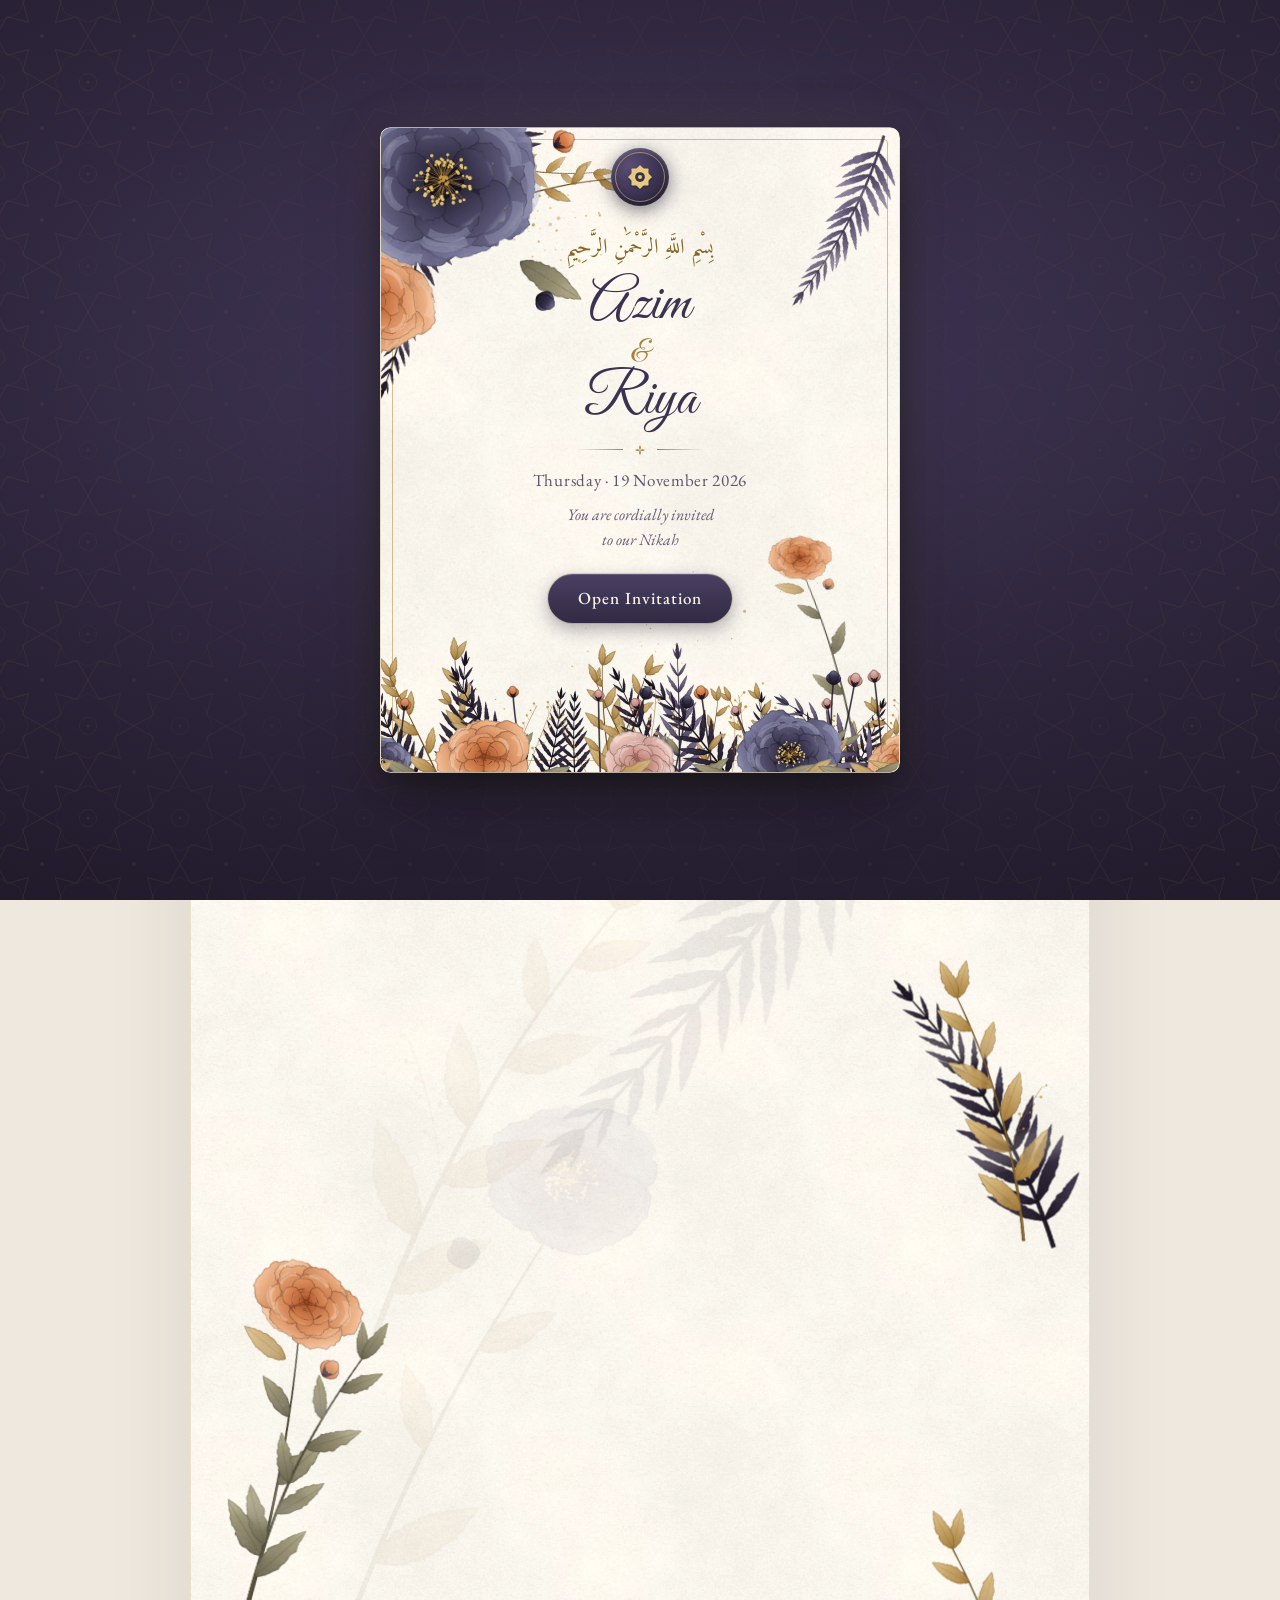
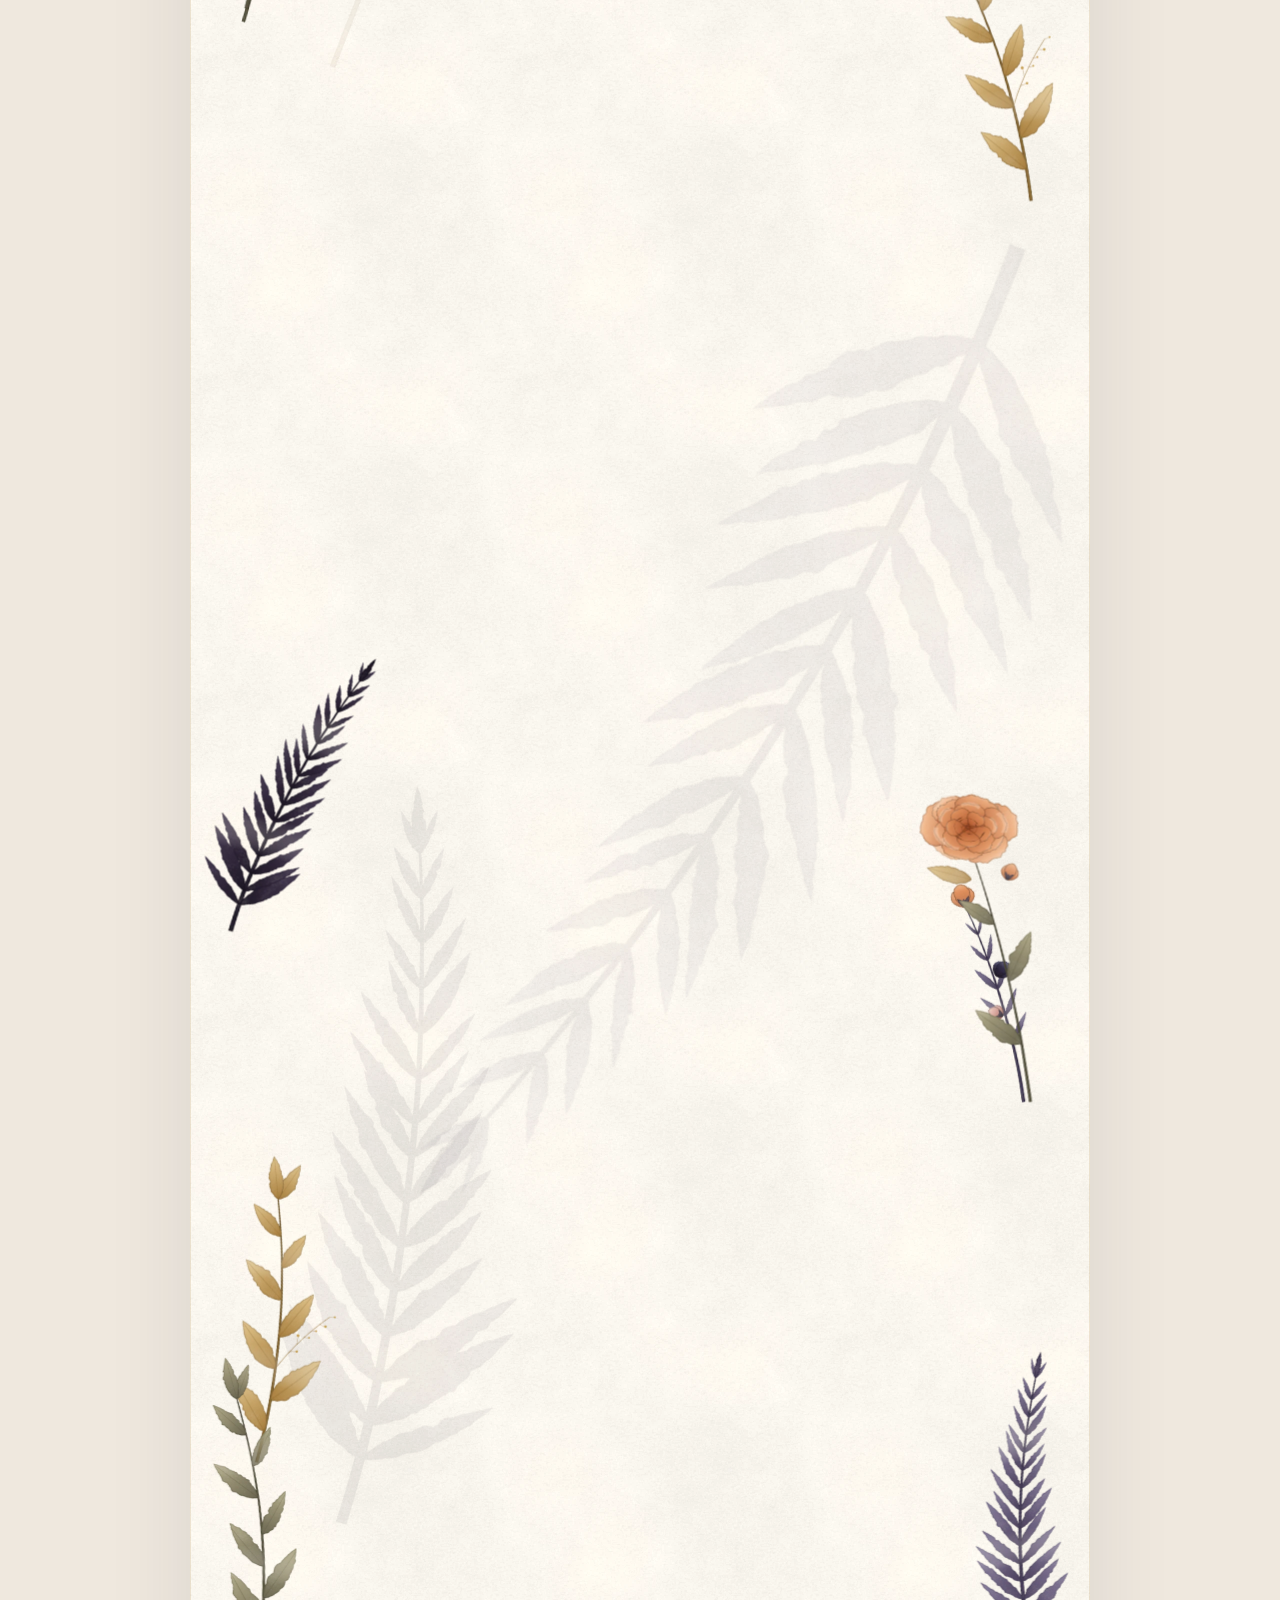
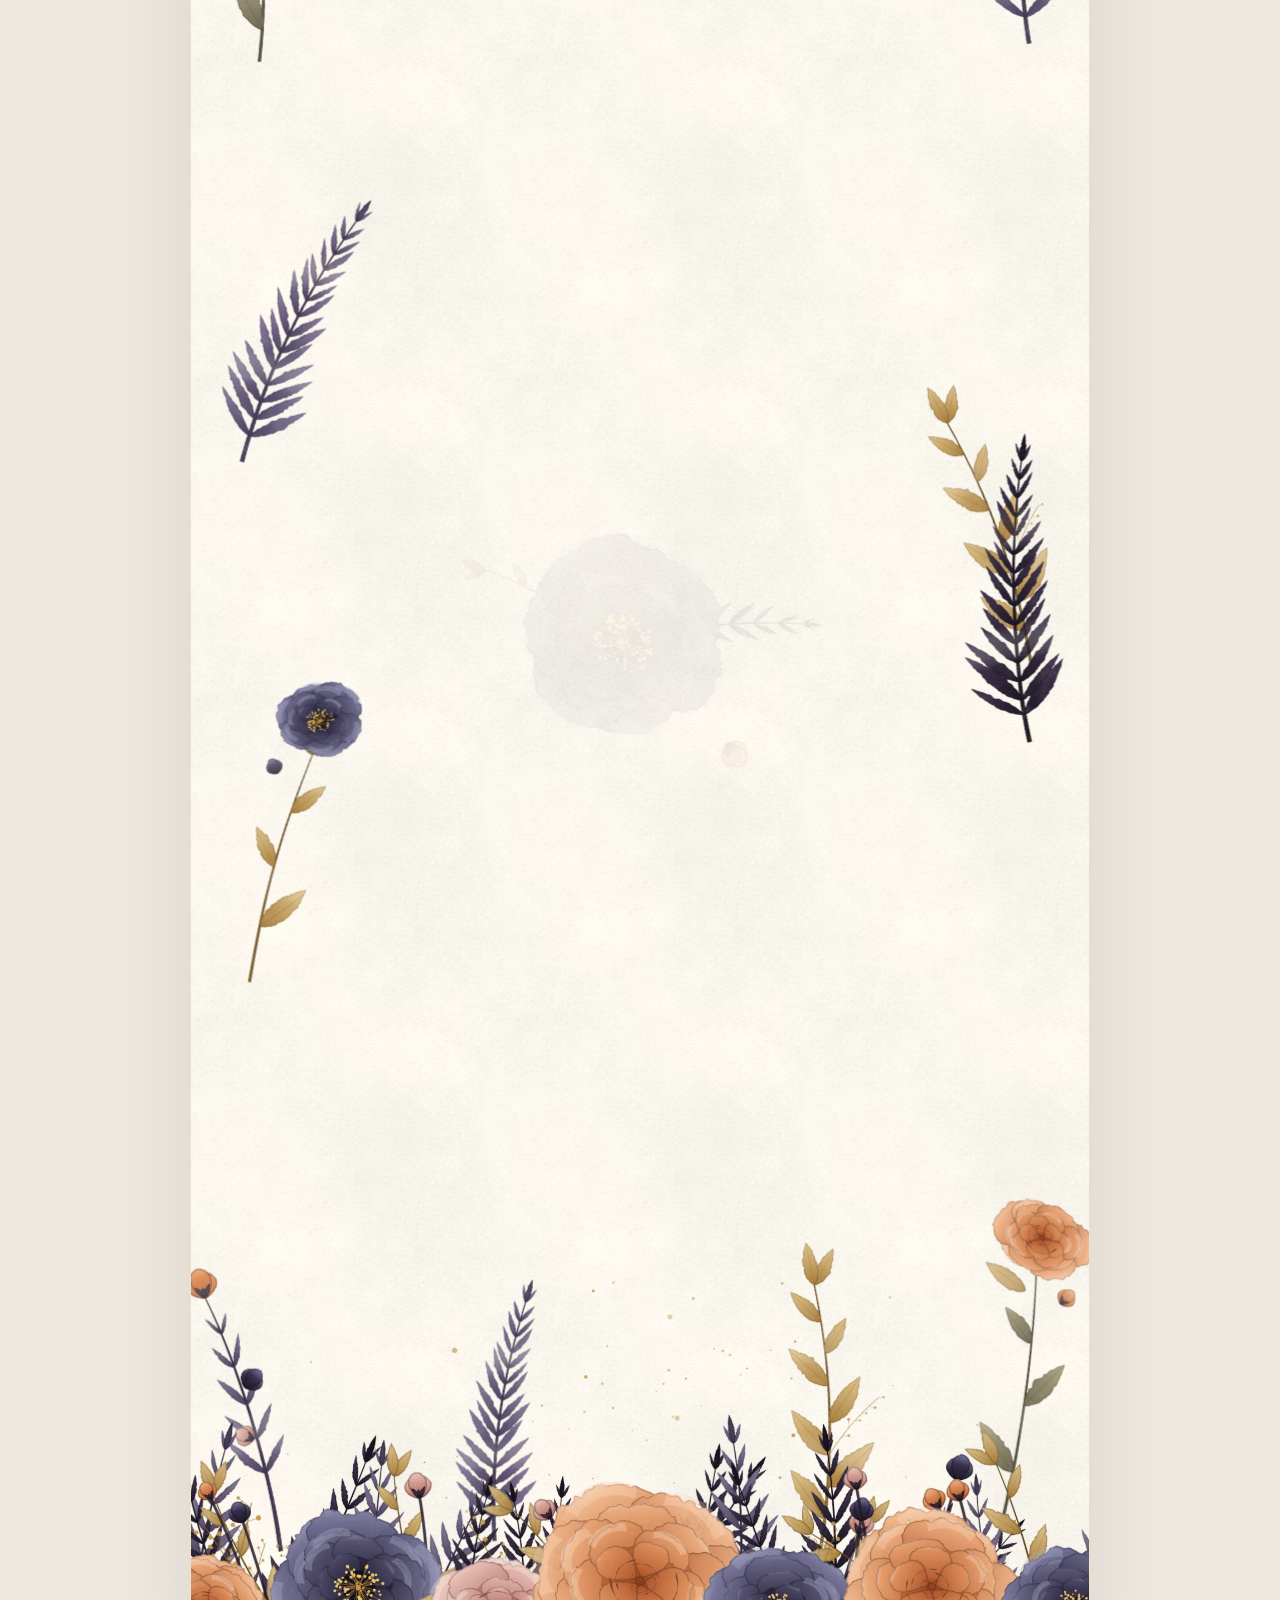
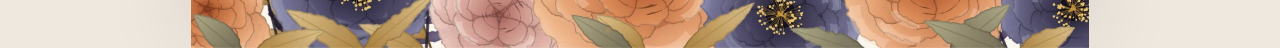
==== website/index.html @ e427d2e5 "Add Azim & Riya Nikah invitation website Single-page animated invitation for 19 November 2026, Valla" ====
<!doctype html>
<html lang="en" class="no-js">
<head>
  <meta charset="utf-8">
  <meta name="viewport" content="width=device-width, initial-scale=1, viewport-fit=cover">
  <title>Azim &amp; Riya · Nikah · 19 November 2026</title>
  <meta name="description" content="With the blessings of Allah, you are cordially invited to the Nikah of Azim &amp; Riya on Thursday, 19 November 2026 at Vallakkadavu, Thiruvananthapuram.">
  <meta name="theme-color" content="#2a2338">

  <!-- Link previews (WhatsApp, Facebook…): crawlers need absolute URLs. -->
  <meta property="og:type" content="website">
  <meta property="og:url" content="https://azim-and-riya.vercel.app/">
  <meta property="og:title" content="Azim &amp; Riya · Nikah Invitation">
  <meta property="og:description" content="Thursday, 19 November 2026 · Vallakkadavu, Thiruvananthapuram">
  <meta property="og:image" content="https://azim-and-riya.vercel.app/assets/og-image.jpg">
  <meta property="og:image:width" content="1200">
  <meta property="og:image:height" content="630">
  <meta name="twitter:card" content="summary_large_image">

  <link rel="icon" href="assets/favicon.svg" type="image/svg+xml">
  <link rel="preconnect" href="https://fonts.googleapis.com">
  <link rel="preconnect" href="https://fonts.gstatic.com" crossorigin>
  <link rel="stylesheet" href="https://fonts.googleapis.com/css2?family=Amiri:wght@400;700&family=EB+Garamond:ital,wght@0,400;0,500;0,600;1,400&family=Great+Vibes&family=Viaoda+Libre&display=swap">
  <link rel="preload" as="image" href="assets/flowers/cluster-a.webp">
  <link rel="preload" as="image" href="assets/flowers/bed-intro.webp">
  <link rel="stylesheet" href="css/style.css">
</head>
<body>

<!-- Icon sprite ------------------------------------------------------------ -->
<svg width="0" height="0" style="position:absolute" aria-hidden="true">
  <symbol id="i-star8" viewBox="0 0 24 24">
    <g fill="none" stroke="currentColor" stroke-width="1.2" stroke-linejoin="round">
      <rect x="5.6" y="5.6" width="12.8" height="12.8"/>
      <rect x="5.6" y="5.6" width="12.8" height="12.8" transform="rotate(45 12 12)"/>
      <circle cx="12" cy="12" r="2.4"/>
    </g>
  </symbol>
  <symbol id="i-rub" viewBox="0 0 24 24">
    <g fill="currentColor">
      <rect x="5.2" y="5.2" width="13.6" height="13.6" rx=".6"/>
      <rect x="5.2" y="5.2" width="13.6" height="13.6" rx=".6" transform="rotate(45 12 12)"/>
    </g>
    <circle cx="12" cy="12" r="3.9" fill="#3a3150"/>
    <circle cx="12" cy="12" r="1.6" fill="currentColor"/>
  </symbol>
  <symbol id="i-star8-solid" viewBox="0 0 24 24">
    <path fill="currentColor" d="M12 1 14.07 7.01 19.78 4.22 16.99 9.93 23 12 16.99 14.07 19.78 19.78 14.07 16.99 12 23 9.93 16.99 4.22 19.78 7.01 14.07 1 12 7.01 9.93 4.22 4.22 9.93 7.01Z"/>
  </symbol>
  <symbol id="i-flower6" viewBox="0 0 24 24">
    <g fill="currentColor">
      <ellipse cx="12" cy="5" rx="2.2" ry="4.5"/>
      <ellipse cx="12" cy="5" rx="2.2" ry="4.5" transform="rotate(60 12 12)"/>
      <ellipse cx="12" cy="5" rx="2.2" ry="4.5" transform="rotate(120 12 12)"/>
      <ellipse cx="12" cy="5" rx="2.2" ry="4.5" transform="rotate(180 12 12)"/>
      <ellipse cx="12" cy="5" rx="2.2" ry="4.5" transform="rotate(240 12 12)"/>
      <ellipse cx="12" cy="5" rx="2.2" ry="4.5" transform="rotate(300 12 12)"/>
    </g>
    <circle cx="12" cy="12" r="1.8" fill="currentColor" fill-opacity=".45"/>
  </symbol>
  <symbol id="i-petal" viewBox="0 0 24 24">
    <path fill="currentColor" d="M12 2c5 5 6.4 11.2 0 20C5.6 13.2 7 7 12 2Z"/>
  </symbol>
  <symbol id="i-heart" viewBox="0 0 24 24">
    <path fill="currentColor" d="M12 21.35 10.55 20.03C5.4 15.36 2 12.28 2 8.5 2 5.42 4.42 3 7.5 3c1.74 0 3.41.81 4.5 2.09C13.09 3.81 14.76 3 16.5 3 19.58 3 22 5.42 22 8.5c0 3.78-3.4 6.86-8.55 11.54L12 21.35Z"/>
  </symbol>
  <symbol id="i-fleur" viewBox="0 0 24 24">
    <g fill="currentColor">
      <path d="M12 3.5c2 2.8 2 5.6 0 8.4-2-2.8-2-5.6 0-8.4Z"/>
      <path d="M12 20.5c-2-2.8-2-5.6 0-8.4 2 2.8 2 5.6 0 8.4Z"/>
      <path d="M3.5 12c2.8-2 5.6-2 8.4 0-2.8 2-5.6 2-8.4 0Z"/>
      <path d="M20.5 12c-2.8 2-5.6 2-8.4 0 2.8-2 5.6-2 8.4 0Z"/>
    </g>
  </symbol>
  <symbol id="i-laurel" viewBox="0 0 64 36">
    <g fill="currentColor">
      <path d="M62 21.6c-15 .4-34-1.6-55-10.8l.5-1.1C28.4 18.8 47.2 20.6 62 20.4Z"/>
      <ellipse cx="52" cy="16.6" rx="6" ry="2.1" transform="rotate(-28 52 16.6)"/>
      <ellipse cx="51" cy="24.8" rx="6" ry="2.1" transform="rotate(22 51 24.8)"/>
      <ellipse cx="41.5" cy="14.6" rx="6" ry="2.1" transform="rotate(-36 41.5 14.6)"/>
      <ellipse cx="40" cy="22.9" rx="6" ry="2.1" transform="rotate(16 40 22.9)"/>
      <ellipse cx="31" cy="11.6" rx="5.8" ry="2" transform="rotate(-44 31 11.6)"/>
      <ellipse cx="28.6" cy="19.6" rx="5.8" ry="2" transform="rotate(8 28.6 19.6)"/>
      <ellipse cx="21" cy="7.6" rx="5.4" ry="1.9" transform="rotate(-52 21 7.6)"/>
      <ellipse cx="18" cy="15.4" rx="5.4" ry="1.9" transform="rotate(0 18 15.4)"/>
      <ellipse cx="8.6" cy="6.6" rx="5" ry="1.8" transform="rotate(-24 8.6 6.6)"/>
      <circle cx="12" cy="20.5" r="1.3"/><circle cx="6.5" cy="15.6" r="1.1"/>
    </g>
  </symbol>
  <symbol id="i-clock" viewBox="0 0 48 48">
    <g fill="none" stroke="currentColor" stroke-width="2.6" stroke-linecap="round">
      <circle cx="24" cy="24" r="17.5"/>
      <path d="M24 13.5V24h8"/>
    </g>
    <g fill="currentColor"><circle cx="24" cy="9.8" r="1.3"/><circle cx="38.2" cy="24" r="1.3"/><circle cx="24" cy="38.2" r="1.3"/><circle cx="9.8" cy="24" r="1.3"/></g>
  </symbol>
  <symbol id="i-mosque" viewBox="0 0 48 48">
    <path fill="currentColor" fill-rule="evenodd" d="M5 44V19l2.5-5 2.5 5v25Zm33 0V19l2.5-5 2.5 5v25ZM12 44V27h24v17Zm1-17c0-7 5-10.5 11-14 6 3.5 11 7 11 14Zm10.4-14V9.6h1.2V13ZM20.5 44v-6.5a3.5 3.5 0 0 1 7 0V44Zm-6-7v-3.2a1.5 1.5 0 0 1 3 0V37Zm16 0v-3.2a1.5 1.5 0 0 1 3 0V37Z"/>
    <path fill="currentColor" d="M24.6 3.8a2.9 2.9 0 1 0 2.3 4.6 2.3 2.3 0 1 1-2.3-4.6Z"/>
    <path fill="currentColor" d="M7 12.6h1v-2.2H7Zm33 0h1v-2.2h-1Z"/>
  </symbol>
  <symbol id="i-pin" viewBox="0 0 48 48">
    <path fill="currentColor" fill-rule="evenodd" d="M24 4C16.3 4 10 10.1 10 17.7 10 28 24 41 24 41s14-13 14-23.3C38 10.1 31.7 4 24 4Zm0 19.2a5.6 5.6 0 1 1 0-11.2 5.6 5.6 0 0 1 0 11.2Z"/>
    <ellipse cx="24" cy="43.5" rx="9" ry="2" fill="none" stroke="currentColor" stroke-width="1.6"/>
  </symbol>
  <symbol id="i-nav" viewBox="0 0 24 24">
    <path fill="none" stroke="currentColor" stroke-width="2" stroke-linejoin="round" d="M3 11 22 2l-9 19-2-8-8-2Z"/>
  </symbol>
  <symbol id="i-calendar" viewBox="0 0 24 24">
    <g fill="none" stroke="currentColor" stroke-width="1.8" stroke-linecap="round" stroke-linejoin="round">
      <rect x="3" y="4.5" width="18" height="16.5" rx="2"/><path d="M16 2.5v4M8 2.5v4M3 10h18"/>
    </g>
  </symbol>
  <symbol id="i-chat" viewBox="0 0 24 24">
    <path fill="none" stroke="currentColor" stroke-width="1.8" stroke-linejoin="round" d="M20.5 11.6a8.4 8.4 0 0 1-12.3 7.4L3.5 20.5l1.6-4.5a8.4 8.4 0 1 1 15.4-4.4Z"/>
  </symbol>
  <symbol id="i-pause" viewBox="0 0 24 24"><path fill="currentColor" d="M7 5h3.2v14H7zm6.8 0H17v14h-3.2z"/></symbol>
  <symbol id="i-play" viewBox="0 0 24 24"><path fill="none" stroke="currentColor" stroke-width="2" stroke-linecap="round" stroke-linejoin="round" d="m6 9 6 6 6-6M6 4l6 6 6-6"/></symbol>
  <symbol id="i-up" viewBox="0 0 24 24"><path fill="none" stroke="currentColor" stroke-width="2" stroke-linecap="round" stroke-linejoin="round" d="m6 15 6-6 6 6"/></symbol>
</svg>

<!-- ========================================================================
     Intro: the sealed card on a plum backdrop
     ======================================================================== -->
<div class="intro" id="intro" role="dialog" aria-modal="true" aria-labelledby="intro-names">
  <div class="intro__pattern" aria-hidden="true"></div>
  <div class="intro__ambient" id="intro-ambient" aria-hidden="true"></div>
  <div class="intro__burst" id="intro-burst" aria-hidden="true"></div>

  <div class="envelope" id="envelope">
    <div class="seal" id="seal" aria-hidden="true">
      <svg><use href="#i-rub"/></svg>
    </div>
    <div class="card">
      <div class="card__paper" aria-hidden="true">
        <span class="card__branch" style="--x:7%; --y:58px; --w:21%; --r:177deg"><img decoding="async" class="sway" data-amp="2.6" data-dur="5.4" src="assets/flowers/frond-a.webp" alt=""></span>
        <span class="card__branch" style="--x:17%; --y:30px; --w:13%; --r:104deg"><img decoding="async" class="sway" data-amp="3" data-dur="6" data-delay="-1.4" src="assets/flowers/sprig-gold.webp" alt=""></span>
        <span class="card__branch" style="--x:97%; --y:6px; --w:19%; --r:196deg"><img decoding="async" class="sway" data-amp="3" data-dur="5.6" data-delay="-2.2" src="assets/flowers/frond-soft.webp" alt=""></span>
        <span class="card__branch" style="--x:91%; --y:calc(100% - 40px); --w:20%; --r:-16deg"><img decoding="async" class="sway" data-amp="2.2" data-dur="4.8" data-delay="-0.6" src="assets/flowers/stem-peach.webp" alt=""></span>
        <img decoding="async" class="card__cluster" src="assets/flowers/cluster-a.webp" alt="">
        <img decoding="async" class="card__bed" src="assets/flowers/bed-intro.webp" alt="">
        <div class="card__glow"></div>
      </div>

      <div class="card__content">
        <p class="bismillah" lang="ar" dir="rtl">بِسْمِ اللَّهِ الرَّحْمَٰنِ الرَّحِيمِ</p>
        <h1 class="intro__names" id="intro-names">
          <span>Azim</span>
          <span class="intro__amp">&amp;</span>
          <span>Riya</span>
        </h1>
        <div class="flourish" aria-hidden="true"><i></i><svg><use href="#i-fleur"/></svg><i></i></div>
        <p class="intro__date">Thursday · 19 November 2026</p>
        <p class="intro__guest" id="intro-guest" hidden>Dear <span></span>,</p>
        <p class="intro__invite">You are cordially invited<br>to our Nikah</p>
        <button class="btn-open" id="open-btn" type="button">
          <span>Open Invitation</span><i class="btn-open__shine" aria-hidden="true"></i>
        </button>
      </div>
    </div>
  </div>
</div>

<!-- ========================================================================
     The invitation
     ======================================================================== -->
<div class="page" id="page">
  <main class="sheet">

    <!-- Hero: greeting + wreath --------------------------------------------->
    <header class="hero">
      <div class="inner">
        <p class="salam" lang="ar" dir="rtl" data-reveal>السَّلَامُ عَلَيْكُمْ</p>
        <p class="kicker" data-reveal style="--d:.15s">The Nikah of</p>
        <div class="wreath" data-reveal="zoom" data-speed=".04" style="--d:.25s">
          <img decoding="async" class="wreath__img" src="assets/flowers/wreath.webp" alt="" width="1000" height="1240">
          <div class="wreath__names">
            <span class="wreath__name" data-reveal style="--d:.7s">Azim</span>
            <span class="wreath__amp" data-reveal style="--d:.95s">&amp;</span>
            <span class="wreath__name" data-reveal style="--d:1.2s">Riya</span>
            <span class="wreath__date" data-reveal style="--d:1.45s">19 · 11 · 2026</span>
          </div>
        </div>
      </div>
      <div class="scroll-cue" aria-hidden="true"><span></span></div>
    </header>

    <!-- Invitation from the families ---------------------------------------->
    <section class="block invite" aria-label="Invitation">
      <div class="inner">
        <div class="decor" aria-hidden="true">
          <span class="deco deco--ghost" style="--x:76%; --y:34%; --w:56%; --r:-158deg" data-speed=".09"><img decoding="async" src="assets/flowers/frond-a.webp" alt=""></span>
          <span class="deco deco--ghost" style="--x:24%; --y:78%; --w:44%; --r:22deg; --sx:-1" data-speed=".1"><img decoding="async" src="assets/flowers/sprig-gold.webp" alt=""></span>
          <span class="deco" style="--x:-3%; --xm:-14%; --y:60%; --w:30%; --r:12deg" data-speed="-.07"><img decoding="async" class="sway" data-amp="2" data-dur="5.4" src="assets/flowers/stem-peach.webp" alt=""></span>
          <span class="deco" style="--x:104%; --xm:114%; --y:50%; --w:26%; --r:-14deg" data-speed=".05"><img decoding="async" class="sway" data-amp="2.6" data-dur="6.2" data-delay="-1.8" src="assets/flowers/frond-b.webp" alt=""></span>
          <span class="deco" style="--x:105%; --xm:112%; --y:12%; --w:22%; --r:-8deg" data-speed="-.06"><img decoding="async" class="sway" data-amp="2.2" data-dur="5" data-delay="-3" src="assets/flowers/sprig-gold.webp" alt=""></span>
        </div>

        <div class="invite__body">
          <p class="host" data-reveal>Mr. Nisamudeen &amp; Mrs. Safiya</p>
          <p class="address" data-reveal style="--d:.1s">House No. 40, Township Colony, Vizhinjam</p>
          <div class="flourish flourish--line" data-reveal style="--d:.15s" aria-hidden="true"><i></i><svg><use href="#i-fleur"/></svg><i></i></div>
          <p class="invite__text" data-reveal style="--d:.2s">Cordially invite you and your esteemed family to grace the auspicious occasion of the wedding ceremony of our son</p>
          <h2 class="couple">
            <span class="couple__name" data-reveal="ink">Azim</span>
            <span class="couple__with" data-reveal style="--d:.35s">with</span>
            <span class="couple__name" data-reveal="ink" style="--d:.5s">Riya</span>
          </h2>
          <p class="host host--bride" data-reveal>D/o Mr. Abdul Raheem &amp; Mrs. Ramla Beevi</p>
          <p class="address" data-reveal style="--d:.1s">T.C. 67/3375, SNRA 21B, Swagath Nagar,<br>Kallattumukku, Manacaud P.O., Thiruvananthapuram</p>
        </div>
      </div>
    </section>

    <!-- Qur'an: Ar-Rum 30:21 ------------------------------------------------>
    <section class="block verse" aria-label="Verse from the Qur'an">
      <div class="inner">
        <div class="decor" aria-hidden="true">
          <span class="deco deco--ghost" style="--x:22%; --y:46%; --w:50%; --r:24deg" data-speed=".09"><img decoding="async" src="assets/flowers/stem-plum.webp" alt=""></span>
          <span class="deco" style="--x:-6%; --xm:-13%; --y:14%; --w:24%; --r:16deg" data-speed=".04"><img decoding="async" class="sway" data-amp="2.4" data-dur="5.8" src="assets/flowers/sprig-sage.webp" alt=""></span>
          <span class="deco" style="--x:105%; --xm:113%; --y:84%; --w:23%; --r:-10deg" data-speed="-.05"><img decoding="async" class="sway" data-amp="2.4" data-dur="5.2" data-delay="-2" src="assets/flowers/sprig-gold.webp" alt=""></span>
        </div>
        <div class="verse__body">
          <svg class="star-orn" data-reveal="spin" aria-hidden="true"><use href="#i-star8"/></svg>
          <p class="verse__ar" lang="ar" dir="rtl" data-reveal>وَمِنْ آيَاتِهِ أَنْ خَلَقَ لَكُم مِّنْ أَنفُسِكُمْ أَزْوَاجًا لِّتَسْكُنُوا إِلَيْهَا وَجَعَلَ بَيْنَكُم مَّوَدَّةً وَرَحْمَةً ۚ إِنَّ فِي ذَٰلِكَ لَآيَاتٍ لِّقَوْمٍ يَتَفَكَّرُونَ</p>
          <p class="verse__en" data-reveal style="--d:.15s">“And among His signs is that He created for you spouses from among yourselves, so that you may find tranquillity in them; and He placed between you affection and mercy. Indeed, in that are signs for a people who reflect.”</p>
          <p class="verse__ref" data-reveal style="--d:.25s">Sūrah Ar-Rūm · 30:21</p>
        </div>
      </div>
    </section>

    <!-- Nikah details ------------------------------------------------------>
    <section class="block event" aria-label="Nikah details">
      <div class="inner">
        <div class="decor" aria-hidden="true">
          <span class="deco deco--ghost" style="--x:78%; --y:20%; --w:92%; --r:-160deg" data-speed=".08"><img decoding="async" src="assets/flowers/frond-soft.webp" alt=""></span>
          <span class="deco deco--ghost" style="--x:20%; --y:72%; --w:60%; --r:20deg; --sx:-1" data-speed=".1"><img decoding="async" src="assets/flowers/frond-a.webp" alt=""></span>
          <span class="deco" style="--x:-5%; --xm:-15%; --y:60%; --w:25%; --r:14deg" data-speed="-.06"><img decoding="async" class="sway" data-amp="2.4" data-dur="6" src="assets/flowers/frond-a.webp" alt=""></span>
          <span class="deco" style="--x:104%; --xm:112%; --y:55%; --w:19%; --r:-10deg" data-speed=".05"><img decoding="async" class="sway" data-amp="2.8" data-dur="5" data-delay="-1.2" src="assets/flowers/stem-buds.webp" alt=""></span>
          <span class="deco" style="--x:-4%; --xm:-12%; --y:90%; --w:23%; --r:12deg" data-speed=".04"><img decoding="async" class="sway" data-amp="2.2" data-dur="5.6" data-delay="-2.6" src="assets/flowers/sprig-gold.webp" alt=""></span>
          <span class="deco" style="--x:104%; --xm:113%; --y:91%; --w:26%; --r:-12deg" data-speed="-.06"><img decoding="async" class="sway" data-amp="2" data-dur="5.2" data-delay="-.8" src="assets/flowers/stem-peach.webp" alt=""></span>
        </div>

        <h2 class="title" data-reveal>The Nikah</h2>

        <div class="date-badge" data-reveal="zoom">
          <svg class="date-badge__laurel" aria-hidden="true"><use href="#i-laurel"/></svg>
          <div class="date-badge__pill">
            <span class="date-badge__day">Thursday</span>
            <span class="date-badge__circle"><b>19</b><small>2026</small></span>
            <span class="date-badge__month">November</span>
          </div>
          <svg class="date-badge__laurel date-badge__laurel--r" aria-hidden="true"><use href="#i-laurel"/></svg>
        </div>
        <p class="hijri" data-reveal><b>9</b> Jumadal Ukhra <span>1448 AH</span></p>

        <div class="facts">
          <div class="fact" data-reveal>
            <svg class="fact__icon" aria-hidden="true"><use href="#i-clock"/></svg>
            <p class="fact__big">11:30 – 12:00</p>
            <p class="fact__small">Morning</p>
          </div>
          <div class="fact" data-reveal style="--d:.12s">
            <svg class="fact__icon" aria-hidden="true"><use href="#i-mosque"/></svg>
            <p class="fact__label">Nikah</p>
            <p class="fact__text">Vallakkadavu Juma Masjid</p>
            <p class="fact__small">(Near Airport)</p>
          </div>
          <div class="fact" data-reveal style="--d:.24s">
            <svg class="fact__icon" aria-hidden="true"><use href="#i-pin"/></svg>
            <p class="fact__label">Venue</p>
            <p class="fact__text">Convention Centre</p>
            <p class="fact__small">Vallakkadavu</p>
          </div>
        </div>

        <div class="countdown" data-reveal>
          <p class="countdown__title">Counting the days</p>
          <div class="countdown__grid" id="countdown">
            <div><b data-unit="d">--</b><span>Days</span></div>
            <div><b data-unit="h">--</b><span>Hours</span></div>
            <div><b data-unit="m">--</b><span>Minutes</span></div>
            <div><b data-unit="s">--</b><span>Seconds</span></div>
          </div>
          <p class="countdown__done" id="countdown-done" hidden></p>
        </div>

        <div class="calendar" data-reveal>
          <p class="calendar__month">November 2026</p>
          <div class="calendar__grid" id="calendar"></div>
        </div>

        <div class="add-cal" data-reveal>
          <button class="link-btn" id="add-cal-btn" type="button" aria-expanded="false" aria-controls="add-cal-menu">
            <svg aria-hidden="true"><use href="#i-calendar"/></svg> Add to Calendar
          </button>
          <div class="add-cal__menu" id="add-cal-menu" hidden>
            <a id="gcal-link" target="_blank" rel="noopener">Google Calendar</a>
            <a id="ics-link" download="azim-riya-nikah.ics">Apple / Outlook (.ics)</a>
          </div>
        </div>

        <div class="rsvp" id="rsvp" data-reveal hidden>
          <a class="btn" id="rsvp-btn" target="_blank" rel="noopener">
            <svg aria-hidden="true"><use href="#i-chat"/></svg><span>Confirm Attendance</span>
          </a>
          <p class="rsvp__note">Opens WhatsApp with a short message to Azim</p>
        </div>
      </div>
    </section>

    <!-- Optional photo gallery (shown only when photos are listed in js/main.js) -->
    <section class="block gallery" id="gallery" aria-label="Photo gallery" hidden>
      <div class="inner">
        <h2 class="title" data-reveal>Moments</h2>
        <div class="gallery__stage" id="gallery-stage"></div>
        <p class="gallery__count" id="gallery-count"></p>
      </div>
    </section>

    <!-- Venue maps ------------------------------------------------------>
    <section class="block venue" aria-label="Locations">
      <div class="inner">
        <div class="decor" aria-hidden="true">
          <span class="deco" style="--x:3%; --xm:-12%; --y:6%; --w:23%; --r:4deg; --sx:-1" data-speed=".05"><img decoding="async" class="sway" data-amp="2.4" data-dur="5.6" src="assets/flowers/sprig-sage.webp" alt=""></span>
          <span class="deco" style="--x:104%; --xm:113%; --y:66%; --w:24%; --r:-10deg" data-speed="-.06"><img decoding="async" class="sway" data-amp="2.6" data-dur="6.2" data-delay="-2.4" src="assets/flowers/frond-soft.webp" alt=""></span>
        </div>
        <h2 class="title" data-reveal>Finding Us</h2>
        <div class="tabs" role="tablist" data-reveal>
          <button class="tab is-active" role="tab" aria-selected="true" data-place="masjid" type="button">
            <svg aria-hidden="true"><use href="#i-mosque"/></svg> Nikah
          </button>
          <button class="tab" role="tab" aria-selected="false" data-place="venue" type="button">
            <svg aria-hidden="true"><use href="#i-pin"/></svg> Venue
          </button>
        </div>
        <div class="place" data-reveal>
          <p class="place__name" id="place-name">Vallakkadavu Juma Masjid</p>
          <p class="place__addr" id="place-addr">Vallakkadavu Road, Vallakkadavu, Thiruvananthapuram</p>
          <div class="map">
            <iframe id="map-frame" title="Map" loading="lazy" referrerpolicy="no-referrer-when-downgrade" allowfullscreen></iframe>
          </div>
          <a class="link-gold" id="directions" target="_blank" rel="noopener">
            <svg aria-hidden="true"><use href="#i-nav"/></svg> Get directions
          </a>
        </div>
      </div>
    </section>

    <!-- Best wishes ---------------------------------------------------->
    <section class="block wishes" aria-label="Best wishes">
      <div class="inner">
        <div class="decor" aria-hidden="true">
          <span class="deco deco--ghost" style="--x:50%; --y:50%; --w:74%; --r:8deg" data-speed=".09"><img decoding="async" src="assets/flowers/cluster-c.webp" alt=""></span>
          <span class="deco" style="--x:-7%; --xm:-14%; --y:70%; --w:24%; --r:14deg" data-speed="-.06"><img decoding="async" class="sway" data-amp="2.6" data-dur="5.8" src="assets/flowers/frond-soft.webp" alt=""></span>
          <span class="deco" style="--x:106%; --xm:113%; --y:30%; --w:22%; --r:-12deg" data-speed=".05"><img decoding="async" class="sway" data-amp="2.4" data-dur="5.2" data-delay="-1.6" src="assets/flowers/sprig-gold.webp" alt=""></span>
        </div>
        <div class="wishes__head" data-reveal>
          <svg class="wishes__orn" aria-hidden="true"><use href="#i-laurel"/></svg>
          <h2 class="title title--inline">Best Wishes</h2>
          <svg class="wishes__orn wishes__orn--r" aria-hidden="true"><use href="#i-laurel"/></svg>
        </div>
        <ul class="wishes__list">
          <li data-reveal>Nasar Saqafi</li>
          <li data-reveal style="--d:.08s">Abid Muhsina</li>
          <li data-reveal style="--d:.16s">Sajeer Aadila</li>
          <li data-reveal style="--d:.24s">Hiba Fathima</li>
          <li data-reveal style="--d:.32s">Ayra Maryam</li>
          <li data-reveal style="--d:.4s">Hadi Muhammed</li>
        </ul>
      </div>
    </section>

    <!-- Du'a for the couple --------------------------------------------->
    <section class="block dua" aria-label="Prayer for the couple">
      <div class="inner">
        <div class="decor" aria-hidden="true">
          <span class="deco" style="--x:-6%; --xm:-13%; --y:56%; --w:25%; --r:13deg" data-speed=".04"><img decoding="async" class="sway" data-amp="2" data-dur="5.4" data-delay="-1" src="assets/flowers/stem-plum.webp" alt=""></span>
          <span class="deco" style="--x:106%; --xm:114%; --y:36%; --w:25%; --r:-15deg" data-speed="-.07"><img decoding="async" class="sway" data-amp="2.6" data-dur="6" data-delay="-2.8" src="assets/flowers/frond-a.webp" alt=""></span>
        </div>
        <div class="dua__frame" data-reveal="zoom">
          <svg class="star-orn star-orn--sm" aria-hidden="true"><use href="#i-star8"/></svg>
          <p class="dua__ar" lang="ar" dir="rtl">بَارَكَ اللَّهُ لَكُمَا وَبَارَكَ عَلَيْكُمَا وَجَمَعَ بَيْنَكُمَا فِي خَيْرٍ</p>
          <p class="dua__tr">Bārakallāhu lakumā wa bāraka ʿalaykumā wa jamaʿa baynakumā fī khayr</p>
          <p class="dua__en">May Allah bless you both, shower His blessings upon you, and unite you both in goodness.</p>
          <p class="verse__ref">Du‘a for the newlyweds</p>
        </div>
      </div>
    </section>

    <!-- Footer --------------------------------------------------------->
    <footer class="footer">
      <div class="inner">
        <p class="footer__thanks" data-reveal>Your presence and du‘as are<br>the most precious gifts to us</p>
        <p class="footer__insha" data-reveal style="--d:.1s">In shā’ Allāh, we look forward to seeing you</p>
        <div class="footer__contact" data-reveal style="--d:.2s">
          <p class="footer__label">With love &amp; prayers</p>
          <p class="host">Mr. Nisamudeen &amp; Mrs. Safiya</p>
        </div>
        <p class="footer__sign" data-reveal style="--d:.3s">Azim <svg aria-hidden="true"><use href="#i-heart"/></svg> Riya</p>
      </div>
      <div class="footer__garden" aria-hidden="true">
        <div class="footer__stems">
          <span class="deco" style="--x:10%; --y:50%; --w:17%; --r:-10deg"><img decoding="async" class="sway" data-amp="2.6" data-dur="5" src="assets/flowers/stem-buds.webp" alt=""></span>
          <span class="deco" style="--x:34%; --y:62%; --w:15%; --r:-4deg"><img decoding="async" class="sway" data-amp="2.8" data-dur="6.4" data-delay="-3.4" src="assets/flowers/frond-soft.webp" alt=""></span>
          <span class="deco" style="--x:70%; --y:60%; --w:16%; --r:6deg"><img decoding="async" class="sway" data-amp="2.4" data-dur="5.6" data-delay="-1.2" src="assets/flowers/sprig-gold.webp" alt=""></span>
          <span class="deco" style="--x:90%; --y:48%; --w:19%; --r:9deg"><img decoding="async" class="sway" data-amp="2.2" data-dur="5.8" data-delay="-2" src="assets/flowers/stem-peach.webp" alt=""></span>
        </div>
        <img decoding="async" class="footer__bed" src="assets/flowers/bed-footer.webp" alt="" loading="lazy" width="1800" height="660">
      </div>
    </footer>
  </main>
</div>

<div class="petals" id="petals" aria-hidden="true"></div>
<button class="scroll-toggle" id="scroll-toggle" type="button" aria-label="Pause auto-scroll" hidden>
  <svg aria-hidden="true"><use href="#i-pause"/></svg>
</button>
<div class="toast" id="toast" role="status" aria-live="polite"></div>

<script src="js/main.js" defer></script>
</body>
</html>
---- website/css/style.css ----
/* Azim & Riya — Nikah invitation
   Palette taken from the printed card: slate-plum roses, peach roses,
   gold foil frame, dark fronds on ivory paper. */

:root {
  --paper: #fbf7f0;
  --outside: #efe8de;
  --plum-deep: #2a2338;
  --plum: #3b3250;
  --plum-soft: #6c6386;
  --ink: #2f2839;
  --gold: #a8823c;
  --gold-deep: #86662a;
  --gold-soft: #d8bf86;
  --gold-line: rgba(168, 130, 60, .45);
  --peach: #d68a59;

  --f-script: 'Great Vibes', 'Brush Script MT', cursive;
  --f-display: 'Viaoda Libre', 'Cormorant Garamond', Georgia, serif;
  --f-serif: 'EB Garamond', Garamond, Georgia, 'Times New Roman', serif;
  --f-arabic: 'Amiri', 'Noto Naskh Arabic', 'Traditional Arabic', serif;

  --ease-out: cubic-bezier(.2, .7, .2, 1);
}

*, *::before, *::after { box-sizing: border-box; }
html { -webkit-text-size-adjust: 100%; text-size-adjust: 100%; }
body {
  margin: 0;
  min-height: 100vh;
  font-family: var(--f-serif);
  font-size: 16px;
  line-height: 1.55;
  color: var(--plum);
  background: var(--outside);
  -webkit-font-smoothing: antialiased;
  overflow-x: hidden;
}
body.is-locked { overflow: hidden; }
img { max-width: 100%; }
p, h1, h2, h3, ul { margin: 0; }
button { font: inherit; color: inherit; }
a { color: inherit; }
svg { display: inline-block; }
[hidden] { display: none !important; }

/* ==========================================================================
   Intro overlay — the sealed card
   ========================================================================== */

.intro {
  position: fixed;
  inset: 0;
  z-index: 100;
  display: grid;
  place-items: center;
  padding: 24px 0;
  overflow: hidden;
  background:
    radial-gradient(120% 85% at 50% 38%, #43385a 0%, #2c2439 52%, #1a1523 100%);
  touch-action: none;
}
@media (max-height: 640px) {
  .intro { place-items: start center; overflow-y: auto; touch-action: auto; }
}
.intro__pattern {
  position: absolute;
  inset: -10%;
  background: url(../assets/pattern.svg) center / 92px;
  opacity: .1;
  -webkit-mask-image: radial-gradient(circle at 50% 50%, transparent 18%, #000 78%);
  mask-image: radial-gradient(circle at 50% 50%, transparent 18%, #000 78%);
  animation: pattern-drift 60s linear infinite;
}
.intro__ambient, .intro__burst { position: absolute; inset: 0; pointer-events: none; overflow: hidden; }
.intro__ambient { z-index: 1; }
.intro__burst { z-index: 30; }

.amb, .petal {
  position: absolute;
  top: -30px;
  line-height: 0;
  animation: fall var(--dur) ease-in-out var(--delay) infinite;
  will-change: transform, opacity;
}
.amb svg, .petal svg, .burst svg { width: 1em; height: 1em; }

.envelope {
  position: relative;
  z-index: 10;
  width: min(310px, 88vw);
}
@media (min-width: 400px) { .envelope { width: 340px; } }
@media (min-width: 768px) { .envelope { width: 480px; } }
@media (min-width: 1100px) { .envelope { width: 520px; } }

.seal {
  position: absolute;
  z-index: 30;
  top: 50px;
  left: 50%;
  width: 58px;
  height: 58px;
  translate: -50% -50%;
  display: grid;
  place-items: center;
  border-radius: 50%;
  color: #e7c97f;
  background: radial-gradient(circle at 32% 30%, #5a4d73 0%, #3a3150 55%, #241d31 100%);
  box-shadow: 0 4px 18px rgba(20, 15, 28, .55), inset 0 2px 4px rgba(255, 255, 255, .22),
              inset 0 -3px 6px rgba(0, 0, 0, .3);
  animation: seal-pulse 2.2s ease-in-out infinite;
}
.seal::before {
  content: '';
  position: absolute;
  inset: 4px;
  border-radius: 50%;
  border: 1px solid rgba(231, 201, 127, .55);
}
.seal svg { width: 30px; height: 30px; filter: drop-shadow(0 1px 1px rgba(0, 0, 0, .35)); }
.seal::after {
  content: '';
  position: absolute;
  inset: 0;
  border-radius: 50%;
  border: 3px solid #d8bf86;
  opacity: 0;
}

.card {
  position: relative;
  border-radius: 10px;
  box-shadow: 0 25px 60px -12px rgba(0, 0, 0, .55), 0 8px 24px rgba(0, 0, 0, .25),
              0 0 50px rgba(216, 191, 134, .12);
}
.card__paper {
  position: absolute;
  inset: 0;
  overflow: hidden;
  border-radius: 10px;
  clip-path: inset(0 round 10px);
  background: var(--paper) url(../assets/paper.webp) center / 320px;
  border: 1px solid rgba(168, 130, 60, .22);
}
.card__paper::before {               /* thin gold frame like the printed card */
  content: '';
  position: absolute;
  inset: 11px;
  border: 1px solid rgba(168, 130, 60, .5);
  border-radius: 4px;
}
.card__branch {
  position: absolute;
  left: var(--x);
  top: var(--y);
  width: var(--w);
  translate: -50% -100%;
  rotate: var(--r, 0deg);
  transform-origin: 50% 100%;
}
.card__cluster {                     /* percentages of the card width */
  position: absolute;
  left: -24%;
  top: 0;
  width: 82%;
  margin-top: -21%;
  max-width: none;
  pointer-events: none;
}
.card__bed {
  position: absolute;
  left: -8%;
  bottom: -6px;
  width: 116%;
  max-width: none;
  pointer-events: none;
}
.card__glow {
  position: absolute;
  inset: 0;
  background: radial-gradient(ellipse at 50% 0%, rgba(216, 191, 134, .35), transparent 68%);
  opacity: 0;
  transition: opacity .3s;
}

.card__content {
  position: relative;
  z-index: 2;
  text-align: center;
  padding: 98px 26px 118px;
}
@media (min-width: 768px) { .card__content { padding: 104px 40px 150px; } }

.bismillah {
  font-family: var(--f-arabic);
  font-size: 21px;
  line-height: 1.6;
  color: var(--gold-deep);
  margin-bottom: 10px;
}
.intro__names {
  display: flex;
  flex-direction: column;
  align-items: center;
  font-family: var(--f-script);
  font-weight: 400;
  font-size: 50px;
  line-height: 1.05;
  color: var(--plum);
}
.intro__amp { font-size: 30px; line-height: 1; color: var(--gold); margin: 2px 0; }
@media (min-width: 768px) { .intro__names { font-size: 58px; } }

.flourish {
  display: flex;
  align-items: center;
  justify-content: center;
  gap: 10px;
  margin: 12px auto 10px;
  color: var(--gold);
}
.flourish i { width: 46px; height: 1px; background: linear-gradient(to right, transparent, var(--gold)); }
.flourish i:last-child { background: linear-gradient(to left, transparent, var(--gold)); }
.flourish svg { width: 14px; height: 14px; }

.intro__date {
  font-size: 17px;
  letter-spacing: .04em;
  color: rgba(59, 50, 80, .82);
}
.intro__guest {
  margin-top: 14px;
  font-family: var(--f-script);
  font-size: 30px;
  line-height: 1.2;
  color: var(--gold-deep);
  overflow-wrap: anywhere;
}
.intro__invite {
  margin: 10px 0 22px;
  font-size: 16px;
  font-style: italic;
  color: rgba(59, 50, 80, .78);
}

.btn-open {
  position: relative;
  display: inline-flex;
  align-items: center;
  overflow: hidden;
  padding: 11px 30px;
  border: 0;
  border-radius: 999px;
  cursor: pointer;
  font-family: var(--f-serif);
  font-size: 17px;
  font-weight: 500;
  letter-spacing: .06em;
  color: #fbf3e2;
  background: linear-gradient(180deg, #4a3f62, #322a44);
  box-shadow: 0 6px 18px rgba(42, 35, 56, .38), inset 0 1px 0 rgba(255, 255, 255, .15),
              0 0 0 1px rgba(216, 191, 134, .5);
  -webkit-tap-highlight-color: transparent;
  transition: transform .25s var(--ease-out), box-shadow .25s;
}
.btn-open:hover { transform: translateY(-1px) scale(1.02); }
.btn-open:active { transform: scale(.97); }
.btn-open:focus-visible { outline: 2px solid var(--gold-soft); outline-offset: 3px; }
.btn-open__shine {
  position: absolute;
  top: 0;
  left: -100%;
  width: 34px;
  height: 100%;
  background: linear-gradient(90deg, transparent, rgba(255, 244, 214, .45), transparent);
  animation: shine 3s ease-in-out infinite;
}

/* opening sequence (classes added by js) */
.intro.is-opening .seal { animation: seal-break .5s cubic-bezier(.4, 0, .2, 1) forwards; }
.intro.is-opening .seal::after { animation: seal-ring .6s ease-out forwards; }
.intro.is-opening .card__glow { opacity: 1; }
.intro.is-opening .btn-open { pointer-events: none; }
.intro.is-opening .card__paper { overflow: visible; clip-path: none; }
.intro.is-opening .card__branch,
.intro.is-opening .card__cluster,
.intro.is-opening .card__bed { animation: fly-forward 1.2s ease-in forwards; }
.intro.is-away .envelope { animation: envelope-away .8s ease-in forwards; }
.intro.is-away { animation: intro-fade .9s ease .25s forwards; pointer-events: none; }

.burst {
  position: absolute;
  line-height: 0;
  animation: particle-burst 1.4s cubic-bezier(.25, .46, .45, .94) var(--delay) forwards;
  opacity: 0;
}

/* ==========================================================================
   The sway ("whip") — one image, three masked layers bending from the root
   ========================================================================== */

.whip {
  position: relative;
  display: block;
  transform-origin: 50% 100%;
  --a: calc(var(--amp, 2) * .15);
  animation: whip var(--dur, 5s) ease-in-out var(--delay, 0s) infinite alternate;
}
.whip__mid, .whip__tip { position: absolute; inset: 0; }
.whip__mid {
  transform-origin: 50% 67%;
  --a: calc(var(--amp, 2) * .55);
  animation: whip var(--dur, 5s) ease-in-out calc(var(--delay, 0s) + var(--dur, 5s) * .12) infinite alternate;
}
.whip__tip {
  transform-origin: 50% 33%;
  --a: calc(var(--amp, 2) * 1.4);
  animation: whip var(--dur, 5s) ease-in-out calc(var(--delay, 0s) + var(--dur, 5s) * .28) infinite alternate;
}
.whip img { display: block; width: 100%; height: auto; pointer-events: none; }
.whip__mid > img, .whip__tip > img { position: absolute; inset: 0; height: 100%; }
.whip > img {
  -webkit-mask-image: linear-gradient(to top, #000 0%, #000 26%, transparent 42%);
  mask-image: linear-gradient(to top, #000 0%, #000 26%, transparent 42%);
}
.whip__mid > img {
  -webkit-mask-image: linear-gradient(to top, transparent 26%, #000 38%, #000 60%, transparent 74%);
  mask-image: linear-gradient(to top, transparent 26%, #000 38%, #000 60%, transparent 74%);
}
.whip__tip > img {
  -webkit-mask-image: linear-gradient(to top, transparent 58%, #000 74%, #000 100%);
  mask-image: linear-gradient(to top, transparent 58%, #000 74%, #000 100%);
}
.whip.is-idle, .whip.is-idle .whip__mid, .whip.is-idle .whip__tip { animation-play-state: paused; }

/* ==========================================================================
   Page & sheet
   ========================================================================== */

.page {
  position: relative;
  display: flex;
  justify-content: center;
  min-height: 100vh;
}
.page::before {                       /* faint geometric lattice around the sheet */
  content: '';
  position: fixed;
  inset: 0;
  background: url(../assets/pattern.svg) center / 96px;
  opacity: .14;
  pointer-events: none;
}
.sheet {
  position: relative;
  width: 100%;
  max-width: 480px;
  overflow: hidden;
  isolation: isolate;
  background: var(--paper) url(../assets/paper.webp) center top / 320px;
}
@media (min-width: 768px) {
  .sheet {
    max-width: 900px;
    border-inline: 1px solid rgba(168, 130, 60, .18);
    box-shadow: 0 0 80px rgba(42, 35, 56, .1);
  }
}
.inner {
  position: relative;
  width: 100%;
  max-width: 441px;
  margin: 0 auto;
}
@media (min-width: 768px) { .inner { max-width: 620px; } }

.block { position: relative; z-index: 2; padding: 34px 0; }

/* decorations: positioned by their centre, oriented on the child */
.decor { position: absolute; inset: 0; pointer-events: none; z-index: -1; }
.deco {
  position: absolute;
  left: var(--x);
  top: var(--y);
  width: var(--w);
  translate: -50% -50%;
  pointer-events: none;
  will-change: transform;
}
@media (min-width: 768px) { .deco { left: var(--xm, var(--x)); width: var(--wm, var(--w)); } }
.deco > * {
  display: block;
  width: 100%;
  rotate: var(--r, 0deg);
  scale: var(--sx, 1) var(--sy, 1);
}
.deco--ghost > img { opacity: .075; }
.decor .deco:not(.deco--ghost) { z-index: 1; }

/* scroll reveal ------------------------------------------------------- */
[data-reveal] {
  opacity: 0;
  translate: 0 18px;
  transition: opacity 1s ease var(--d, 0s), translate 1s var(--ease-out) var(--d, 0s),
              scale 1.1s var(--ease-out) var(--d, 0s), rotate 1.2s var(--ease-out) var(--d, 0s),
              clip-path 1.6s cubic-bezier(.6, .1, .2, 1) var(--d, 0s);
}
/* settle on `none` so revealed elements stop forming stacking contexts */
[data-reveal].is-in { opacity: 1; translate: none; }
[data-reveal="zoom"] { translate: none; scale: .93; }
[data-reveal="zoom"].is-in { scale: none; }
[data-reveal="spin"] { translate: none; rotate: -120deg; scale: .5; }
[data-reveal="spin"].is-in { rotate: none; scale: none; }
[data-reveal="ink"] { translate: none; opacity: 1; clip-path: inset(-30% 100% -30% -12%); }
[data-reveal="ink"].is-in { clip-path: inset(-30% -12% -30% -12%); }
.no-js [data-reveal] { opacity: 1; translate: none; scale: none; rotate: none; clip-path: none; }
.no-js .intro { display: none; }

/* shared type ------------------------------------------------------- */
.title {
  font-family: var(--f-serif);
  font-weight: 600;
  font-size: 20px;
  letter-spacing: .18em;
  text-transform: uppercase;
  text-align: center;
  color: var(--plum);
}
@media (min-width: 768px) { .title { font-size: 23px; } }
.host { font-weight: 600; font-size: 16px; letter-spacing: .01em; color: var(--plum); }
@media (min-width: 768px) { .host { font-size: 18px; } }
.address { margin-top: 2px; font-size: 14px; color: var(--gold-deep); }

.flourish--line { margin: 18px auto 16px; }
.flourish--line i { width: 70px; }

.star-orn { display: block; width: 34px; height: 34px; margin: 0 auto 14px; color: var(--gold); }
.star-orn--sm { width: 28px; height: 28px; }

/* ==========================================================================
   Hero
   ========================================================================== */

.hero {                              /* the opening frame shows the hero alone */
  position: relative;
  z-index: 3;                        /* above flowers drifting up from the next section */
  display: flex;
  flex-direction: column;
  justify-content: center;
  min-height: 100vh;
  min-height: 100svh;
  padding: 40px 0 84px;
  text-align: center;
}
.hero::before {                      /* paper that fades out, so drifting flowers emerge softly */
  content: '';
  position: absolute;
  inset: 0;
  z-index: -1;
  background: var(--paper) url(../assets/paper.webp) center top / 320px;
  -webkit-mask-image: linear-gradient(to bottom, #000 calc(100% - 180px), transparent);
  mask-image: linear-gradient(to bottom, #000 calc(100% - 180px), transparent);
}
.salam {
  font-family: var(--f-arabic);
  font-size: 32px;
  line-height: 1.4;
  color: var(--gold-deep);
}
.kicker {
  margin-top: 8px;
  font-weight: 500;
  font-size: 15px;
  letter-spacing: .26em;
  text-transform: uppercase;
  color: var(--gold);
}
@media (min-width: 768px) { .kicker { font-size: 17px; } }
.wreath {
  position: relative;
  /* shrink on short screens so the whole wreath fits the first frame (1000:1240 art) */
  width: min(96%, max(300px, calc((100vh - 240px) * .806)));
  width: min(96%, max(300px, calc((100svh - 240px) * .806)));
  margin: 16px auto 0;
}
.wreath__img {
  display: block;
  width: 100%;
  height: auto;
  animation: breathe 12s ease-in-out infinite;
  transform-origin: 50% 52%;
}
.wreath__names {
  position: absolute;
  left: 50%;
  top: 51.5%;
  width: 60%;
  translate: -50% -50%;
  display: flex;
  flex-direction: column;
  align-items: center;
  gap: 6px;
}
.wreath__name {
  font-family: var(--f-display);
  font-size: 32px;
  line-height: 1.15;
  letter-spacing: .06em;
  text-transform: uppercase;
  color: var(--plum);
}
.wreath__amp { font-family: var(--f-script); font-size: 42px; line-height: 1; color: var(--gold); }
.wreath__date {
  margin-top: 14px;
  font-size: 13px;
  letter-spacing: .32em;
  color: var(--gold-deep);
}
@media (min-width: 768px) {
  .wreath__name { font-size: 40px; }
  .wreath__amp { font-size: 52px; }
  .wreath__date { font-size: 15px; }
}
.scroll-cue {
  position: absolute;
  left: 50%;
  bottom: 22px;
  width: 1px;
  height: 46px;
  background: linear-gradient(to bottom, transparent, var(--gold-line), transparent);
}
.scroll-cue span {
  position: absolute;
  left: -2.5px;
  top: 0;
  width: 6px;
  height: 6px;
  border-radius: 50%;
  background: var(--gold);
  animation: cue 2.2s ease-in-out infinite;
}

/* ==========================================================================
   Invitation
   ========================================================================== */

.invite__body { width: 84%; margin: 0 auto; text-align: center; padding: 10px 0 20px; }
.invite__text {
  font-size: 14px;
  line-height: 1.75;
  letter-spacing: .07em;
  text-transform: uppercase;
  color: var(--ink);
}
@media (min-width: 768px) { .invite__text { font-size: 15px; } }
.couple {
  display: flex;
  flex-direction: column;
  align-items: center;
  margin: 18px 0 14px;
  font-weight: 400;
}
.couple__name {
  font-family: var(--f-script);
  font-size: 70px;
  line-height: 1.1;
  color: var(--plum);
  padding: 0 .2em;
}
.couple__with { font-family: var(--f-script); font-size: 32px; line-height: 1; color: var(--gold); }
@media (min-width: 768px) { .couple__name { font-size: 86px; } }
.host--bride { margin-top: 4px; }

/* ==========================================================================
   Verse
   ========================================================================== */

.verse__body { width: 84%; margin: 0 auto; text-align: center; padding: 10px 0; }
.verse__ar {
  font-family: var(--f-arabic);
  font-size: 24px;
  line-height: 2.05;
  color: var(--plum);
}
@media (min-width: 768px) { .verse__ar { font-size: 28px; } }
.verse__en {
  margin-top: 14px;
  font-style: italic;
  font-size: 16.5px;
  line-height: 1.65;
  color: var(--ink);
}
.verse__ref {
  margin-top: 12px;
  font-size: 12.5px;
  letter-spacing: .2em;
  text-transform: uppercase;
  color: var(--gold-deep);
}

/* ==========================================================================
   Nikah details
   ========================================================================== */

.event .inner { text-align: center; }

.date-badge {
  display: flex;
  align-items: center;
  justify-content: center;
  margin: 34px auto 4px;
  color: var(--gold);
}
.date-badge__laurel { flex: none; width: 50px; height: 28px; margin-right: -8px; }
.date-badge__laurel--r { scale: -1 1; margin: 0 0 0 -8px; }
.date-badge__pill {
  position: relative;
  display: grid;
  grid-template-columns: 1fr auto 1fr;
  align-items: center;
  gap: 8px;
  min-width: 248px;
  padding: 7px 14px;
  border: 1.5px solid var(--gold);
  border-radius: 999px;
  outline: 1px solid rgba(168, 130, 60, .35);
  outline-offset: 3px;
  background: rgba(251, 247, 240, .7);
}
.date-badge__day, .date-badge__month {
  font-weight: 600;
  font-size: 14px;
  letter-spacing: .12em;
  text-transform: uppercase;
  color: var(--plum);
}
.date-badge__day { text-align: right; }
.date-badge__month { text-align: left; }
.date-badge__circle {
  position: relative;
  display: grid;
  place-content: center;
  width: 80px;
  height: 80px;
  margin: -20px 0;
  border-radius: 50%;
  background: var(--paper);
  border: 2px solid var(--gold);
  box-shadow: 0 0 0 4px var(--paper), 0 0 0 5px rgba(168, 130, 60, .55);
  line-height: 1;
}
.date-badge__circle::before {
  content: '';
  position: absolute;
  inset: 5px;
  border-radius: 50%;
  border: 1.5px dotted rgba(168, 130, 60, .8);
}
.date-badge__circle b { font-weight: 500; font-size: 38px; color: var(--plum); }
.date-badge__circle small { margin-top: 3px; font-size: 13px; font-weight: 600; letter-spacing: .08em; color: var(--plum); }
@media (min-width: 768px) {
  .date-badge__pill { min-width: 330px; padding: 9px 20px; }
  .date-badge__day, .date-badge__month { font-size: 16px; }
  .date-badge__circle { width: 92px; height: 92px; }
  .date-badge__circle b { font-size: 44px; }
  .date-badge__laurel { width: 64px; height: 36px; }
}
.hijri {
  margin-top: 30px;
  font-size: 17px;
  font-style: italic;
  color: var(--plum);
}
.hijri b { font-style: normal; font-weight: 600; color: var(--gold-deep); }
.hijri span { font-style: normal; font-size: 14px; letter-spacing: .06em; color: var(--gold-deep); }

.facts {
  display: grid;
  grid-template-columns: repeat(3, 1fr);
  width: 92%;
  margin: 26px auto 0;
}
.fact { padding: 0 8px; display: flex; flex-direction: column; align-items: center; }
.fact + .fact { border-left: 1px solid var(--gold-line); }
.fact__icon { width: 44px; height: 44px; margin-bottom: 10px; color: var(--gold); }
.fact__big { font-size: 19px; font-weight: 600; line-height: 1.2; color: var(--plum); }
.fact__label {
  font-size: 12px;
  font-weight: 600;
  letter-spacing: .14em;
  text-transform: uppercase;
  color: var(--gold-deep);
}
.fact__text {
  margin-top: 2px;
  font-size: 13.5px;
  font-weight: 600;
  line-height: 1.3;
  text-transform: uppercase;
  letter-spacing: .03em;
  color: var(--plum);
}
.fact__small { margin-top: 3px; font-size: 12px; letter-spacing: .04em; color: var(--plum-soft); }
@media (min-width: 768px) {
  .fact__text { font-size: 15px; }
  .fact__big { font-size: 22px; }
}

.countdown { margin-top: 38px; }
.countdown__title {
  font-size: 15px;
  letter-spacing: .24em;
  text-transform: uppercase;
  color: var(--gold-deep);
}
.countdown__grid {
  display: grid;
  grid-template-columns: repeat(4, 1fr);
  width: 86%;
  max-width: 360px;
  margin: 12px auto 0;
}
.countdown__grid div { display: flex; flex-direction: column; align-items: center; }
.countdown__grid div + div { border-left: 1px solid var(--gold-line); }
.countdown__grid b {
  font-weight: 500;
  font-size: 34px;
  line-height: 1.1;
  font-variant-numeric: lining-nums tabular-nums;
  color: var(--plum);
}
.countdown__grid b.tick { animation: tick .5s var(--ease-out); }
.countdown__grid span {
  font-size: 10.5px;
  letter-spacing: .18em;
  text-transform: uppercase;
  color: var(--gold-deep);
}
.countdown__done {
  margin-top: 10px;
  font-family: var(--f-script);
  font-size: 30px;
  line-height: 1.3;
  color: var(--plum);
}

.calendar {
  width: 296px;
  max-width: 88%;
  margin: 30px auto 0;
  border: 1px solid rgba(59, 50, 80, .22);
  border-radius: 10px;
  background: rgba(251, 247, 240, .6);
}
.calendar__month {
  padding: 10px 0 8px;
  font-family: var(--f-script);
  font-size: 30px;
  line-height: 1.2;
  color: var(--plum);
  border-bottom: 1px solid rgba(59, 50, 80, .12);
}
.calendar__grid {
  display: grid;
  grid-template-columns: repeat(7, 1fr);
  row-gap: 2px;
  padding: 6px 6px 10px;
  font-size: 13px;
}
.calendar__grid .dow {
  padding: 6px 0;
  font-size: 10.5px;
  letter-spacing: .06em;
  opacity: .6;
}
.calendar__grid .day { height: 30px; display: grid; place-items: center; }
.calendar__grid .day--big { position: relative; color: #fbf3e2; font-weight: 600; font-size: 12px; }
.calendar__grid .day--big svg {
  position: absolute;
  inset: 50% auto auto 50%;
  width: 30px;
  height: 30px;
  translate: -50% -50%;
  color: var(--plum);
  animation: heartbeat 1.6s ease-in-out infinite;
}
.calendar__grid .day--big span { position: relative; }
@media (min-width: 768px) {
  .calendar { width: 340px; }
  .calendar__grid .day { height: 34px; }
}

.add-cal { position: relative; z-index: 6; margin-top: 20px; }
.link-btn {
  display: inline-flex;
  align-items: center;
  gap: 7px;
  padding: 4px 2px;
  border: 0;
  background: none;
  cursor: pointer;
  font-size: 16px;
  color: var(--plum);
  text-decoration: underline;
  text-decoration-color: var(--gold-line);
  text-underline-offset: 5px;
}
.link-btn svg { width: 17px; height: 17px; color: var(--gold); }
.add-cal__menu {
  position: absolute;
  z-index: 5;
  left: 50%;
  top: calc(100% + 6px);
  translate: -50% 0;
  display: flex;
  flex-direction: column;
  min-width: 220px;
  padding: 6px;
  border-radius: 12px;
  background: #fffdf8;
  box-shadow: 0 12px 30px rgba(42, 35, 56, .18), 0 0 0 1px rgba(168, 130, 60, .25);
  animation: pop .25s var(--ease-out);
}
.add-cal__menu a {
  padding: 10px 14px;
  border-radius: 8px;
  font-size: 15px;
  text-decoration: none;
  cursor: pointer;
}
.add-cal__menu a:hover, .add-cal__menu a:focus-visible { background: rgba(168, 130, 60, .1); outline: none; }

.rsvp { margin-top: 24px; }
.btn {
  display: inline-flex;
  align-items: center;
  gap: 9px;
  padding: 10px 26px;
  border-radius: 999px;
  font-size: 15px;
  font-weight: 500;
  letter-spacing: .1em;
  text-transform: uppercase;
  text-decoration: none;
  color: #fbf3e2;
  background: linear-gradient(180deg, #4a3f62, #322a44);
  box-shadow: 0 6px 16px rgba(42, 35, 56, .25), 0 0 0 1px rgba(216, 191, 134, .45);
  transition: transform .25s var(--ease-out);
}
.btn:hover { transform: translateY(-1px) scale(1.03); }
.btn svg { width: 18px; height: 18px; color: var(--gold-soft); }
.rsvp__note { margin-top: 8px; font-size: 12.5px; font-style: italic; color: var(--plum-soft); }

/* ==========================================================================
   Gallery (optional)
   ========================================================================== */

.gallery .inner { text-align: center; }
.gallery__stage {
  position: relative;
  height: 340px;
  margin-top: 18px;
  perspective: 1000px;
  touch-action: pan-y;
}
@media (min-width: 768px) { .gallery__stage { height: 500px; } }
.gallery__item {
  position: absolute;
  top: 4%;
  left: 50%;
  height: 92%;
  aspect-ratio: .8;
  margin-left: calc(-.4 * 0.92 * 340px);
  overflow: hidden;
  border-radius: 16px;
  box-shadow: 0 14px 30px rgba(42, 35, 56, .28);
  cursor: pointer;
  transition: transform 1.1s ease-in-out, opacity 1.1s ease-in-out;
}
@media (min-width: 768px) { .gallery__item { margin-left: calc(-.4 * 0.92 * 500px); } }
.gallery__item img { width: 100%; height: 100%; object-fit: cover; display: block; }
.gallery__count { margin-top: 10px; font-size: 13px; opacity: .6; font-variant-numeric: tabular-nums; }

/* ==========================================================================
   Venue
   ========================================================================== */

.venue .inner { text-align: center; }
.tabs {
  display: inline-flex;
  gap: 4px;
  margin-top: 18px;
  padding: 4px;
  border-radius: 999px;
  background: rgba(59, 50, 80, .07);
  box-shadow: inset 0 0 0 1px rgba(59, 50, 80, .1);
}
.tab {
  display: inline-flex;
  align-items: center;
  gap: 6px;
  padding: 7px 18px;
  border: 0;
  border-radius: 999px;
  background: none;
  cursor: pointer;
  font-size: 14px;
  font-weight: 600;
  letter-spacing: .1em;
  text-transform: uppercase;
  color: var(--plum-soft);
  transition: background .3s, color .3s;
}
.tab svg { width: 18px; height: 18px; }
.tab.is-active { background: var(--plum); color: #fbf3e2; box-shadow: 0 4px 12px rgba(42, 35, 56, .2); }
.tab.is-active svg { color: var(--gold-soft); }
.place { margin-top: 16px; }
.place__name { font-weight: 600; font-size: 18px; color: var(--plum); }
.place__addr { max-width: 86%; margin: 2px auto 0; font-size: 14px; text-wrap: balance; color: var(--gold-deep); }
.map {
  width: 88%;
  max-width: 470px;
  height: 270px;
  margin: 14px auto 0;
  overflow: hidden;
  border-radius: 16px;
  border: 1px solid rgba(59, 50, 80, .2);
  box-shadow: 0 10px 26px rgba(42, 35, 56, .12);
  background: #ebe4d8;
}
@media (min-width: 768px) { .map { height: 350px; } }
.map iframe { display: block; width: 100%; height: 100%; border: 0; }
.link-gold {
  display: inline-flex;
  align-items: center;
  gap: 8px;
  margin-top: 14px;
  padding: 6px 12px;
  font-size: 16px;
  font-weight: 600;
  color: var(--gold-deep);
  text-decoration: none;
  transition: transform .25s var(--ease-out);
}
.link-gold:hover { transform: scale(1.04); }
.link-gold svg { width: 17px; height: 17px; }

/* ==========================================================================
   Best wishes
   ========================================================================== */

.wishes .inner { text-align: center; }
.wishes__head { display: flex; align-items: center; justify-content: center; gap: 8px; color: var(--gold); }
.wishes__orn { width: 42px; height: 24px; }
.wishes__orn--r { scale: -1 1; }
.title--inline { display: inline-block; }
.wishes__list {
  display: grid;
  grid-template-columns: repeat(2, auto);
  justify-content: center;
  gap: 0 18px;
  margin-top: 16px;
  padding: 0;
  list-style: none;
}
@media (min-width: 768px) { .wishes__list { grid-template-columns: repeat(3, auto); gap: 4px 34px; } .wishes__list li { font-size: 30px; } }
.wishes__list li {
  font-family: var(--f-script);
  font-size: 25px;
  line-height: 1.45;
  color: var(--plum);
}

/* ==========================================================================
   Du'a — framed in a mihrab arch
   ========================================================================== */

.dua__frame {
  position: relative;
  width: 82%;
  max-width: 400px;
  margin: 0 auto;
  padding: 58px 26px 32px;
  text-align: center;
  border: 1.5px solid var(--gold-line);
  border-radius: 999px 999px 16px 16px;
  background: rgba(251, 247, 240, .72);
}
.dua__frame::before {
  content: '';
  position: absolute;
  inset: 7px;
  border: 1px solid rgba(168, 130, 60, .28);
  border-radius: 999px 999px 11px 11px;
  pointer-events: none;
}
.dua__ar {
  font-family: var(--f-arabic);
  font-size: 25px;
  line-height: 1.95;
  color: var(--plum);
}
.dua__tr { margin-top: 12px; font-size: 14px; font-style: italic; line-height: 1.5; color: var(--gold-deep); }
.dua__en { margin-top: 10px; font-size: 16.5px; line-height: 1.6; color: var(--ink); }

/* ==========================================================================
   Footer
   ========================================================================== */

.footer { position: relative; z-index: 2; padding-top: 30px; text-align: center; }
.footer__thanks { font-size: 20px; font-style: italic; line-height: 1.5; color: var(--plum); }
.footer__insha {
  max-width: 86%;
  margin: 10px auto 0;
  font-size: 12.5px;
  letter-spacing: .12em;
  text-transform: uppercase;
  text-wrap: balance;
  color: var(--gold-deep);
}
.footer__contact { margin-top: 26px; }
.footer__label { margin-bottom: 2px; font-size: 12.5px; letter-spacing: .2em; text-transform: uppercase; color: var(--plum-soft); }
.footer__sign {
  display: inline-flex;
  align-items: center;
  gap: 10px;
  margin: 20px 0 36px;
  font-family: var(--f-script);
  font-size: 40px;
  color: var(--plum);
}
.footer__sign svg { width: 18px; height: 18px; color: var(--peach); animation: heartbeat 1.6s ease-in-out infinite; }
.footer__garden { position: relative; pointer-events: none; }
.footer__stems {                     /* stems rise from behind the flower bed */
  position: absolute;
  left: 0;
  right: 0;
  top: -60px;
  height: 260px;
}
.footer__bed {
  position: relative;
  z-index: 1;
  display: block;
  width: 126%;
  max-width: none;
  height: auto;
  margin-left: -13%;
}
@media (min-width: 768px) {
  .footer__stems { top: -110px; height: 380px; }
  .footer__bed { width: 112%; margin-left: -6%; }
}

/* ==========================================================================
   Floating bits
   ========================================================================== */

.petals { position: fixed; inset: 0; z-index: 40; pointer-events: none; overflow: hidden; }

.scroll-toggle {
  position: fixed;
  z-index: 60;
  right: 16px;
  bottom: max(18px, env(safe-area-inset-bottom));
  width: 48px;
  height: 48px;
  display: grid;
  place-items: center;
  border: 0;
  border-radius: 50%;
  cursor: pointer;
  color: var(--plum);
  background: conic-gradient(var(--gold) calc(var(--p, 0) * 1turn), rgba(168, 130, 60, .2) 0);
  box-shadow: 0 6px 18px rgba(42, 35, 56, .22);
  -webkit-tap-highlight-color: transparent;
  animation: pop .4s var(--ease-out);
}
.scroll-toggle::before {             /* face over the conic ring: page progress */
  content: '';
  position: absolute;
  inset: 2.5px;
  border-radius: 50%;
  background: #fffaf0;
}
.scroll-toggle svg { position: relative; width: 20px; height: 20px; }
@media (min-width: 900px) { .scroll-toggle { right: 28px; bottom: 28px; } }

.toast {
  position: fixed;
  z-index: 70;
  left: 50%;
  bottom: calc(max(18px, env(safe-area-inset-bottom)) + 62px);
  translate: -50% 20px;
  padding: 9px 18px;
  border-radius: 999px;
  font-size: 14px;
  letter-spacing: .02em;
  white-space: nowrap;
  color: #fbf3e2;
  background: rgba(42, 35, 56, .9);
  box-shadow: 0 8px 22px rgba(0, 0, 0, .2);
  opacity: 0;
  pointer-events: none;
  transition: opacity .4s, translate .4s var(--ease-out);
}
.toast.is-on { opacity: 1; translate: -50% 0; }

/* ==========================================================================
   Keyframes
   ========================================================================== */

@keyframes whip {
  from { transform: rotate(calc(var(--a) * -1deg)); }
  to { transform: rotate(calc(var(--a) * 1deg)); }
}
@keyframes fall {
  0% { transform: translate3d(0, -8vh, 0) rotate(0deg); opacity: 0; }
  10% { opacity: var(--o, .5); }
  50% { transform: translate3d(var(--sway, 20px), 48vh, 0) rotate(180deg); opacity: var(--o, .5); }
  92% { opacity: calc(var(--o, .5) * .8); }
  100% { transform: translate3d(0, 108vh, 0) rotate(360deg); opacity: 0; }
}
@keyframes shine { 0% { left: -100%; } 50%, 100% { left: 110%; } }
@keyframes seal-pulse {
  0%, 100% { scale: 1; box-shadow: 0 4px 18px rgba(20, 15, 28, .55), inset 0 2px 4px rgba(255, 255, 255, .22); }
  50% { scale: 1.06; box-shadow: 0 6px 32px rgba(216, 191, 134, .4), inset 0 2px 4px rgba(255, 255, 255, .22); }
}
@keyframes seal-break {
  0% { scale: 1; rotate: 0deg; opacity: 1; filter: brightness(1); }
  30% { scale: 1.15; rotate: 5deg; opacity: .9; filter: brightness(1.3); }
  60% { scale: 1.05; rotate: -3deg; opacity: .5; filter: brightness(1.5); }
  100% { scale: 0; rotate: 15deg; opacity: 0; filter: brightness(2); }
}
@keyframes seal-ring { 0% { scale: .8; opacity: .8; } 100% { scale: 2.6; opacity: 0; } }
@keyframes fly-forward {
  0% { scale: 1; filter: blur(0); opacity: 1; }
  40% { scale: 1.6; filter: blur(2px); opacity: .55; }
  100% { scale: 3; filter: blur(10px); opacity: 0; }
}
@keyframes envelope-away {
  0% { transform: translateY(0) rotate(0deg); opacity: 1; }
  15% { transform: translateY(10px) rotate(.5deg); opacity: 1; }
  100% { transform: translateY(-120vh) rotate(-2deg); opacity: 0; }
}
@keyframes intro-fade { to { opacity: 0; visibility: hidden; } }
@keyframes particle-burst {
  0% { opacity: 0; transform: translate(-50%, -50%) scale(0) rotate(0deg); }
  15% { opacity: 1; transform: translate(-50%, -50%) scale(1.3) rotate(var(--r0, 15deg)); }
  100% { opacity: 0; transform: translate(calc(-50% + var(--dx)), calc(-50% + var(--dy))) scale(.6) rotate(var(--r1, 180deg)); }
}
@keyframes pattern-drift { to { background-position: 92px 184px; } }
@keyframes breathe {
  0%, 100% { transform: rotate(-.6deg) scale(1); }
  50% { transform: rotate(.6deg) scale(1.012); }
}
@keyframes cue {
  0% { top: 0; opacity: 0; }
  20% { opacity: 1; }
  80% { opacity: 1; }
  100% { top: 40px; opacity: 0; }
}
@keyframes heartbeat {
  0%, 60%, 100% { scale: 1; }
  15% { scale: 1.14; }
  30% { scale: .98; }
  45% { scale: 1.08; }
}
@keyframes tick { from { opacity: .3; translate: 0 -5px; } to { opacity: 1; translate: 0 0; } }
@keyframes pop { from { opacity: 0; scale: .9; } to { opacity: 1; scale: 1; } }

@media (prefers-reduced-motion: reduce) {
  *, *::before, *::after {
    animation-duration: .01ms !important;
    animation-iteration-count: 1 !important;
    transition-duration: .01ms !important;
  }
  .intro__ambient, .petals { display: none; }
}
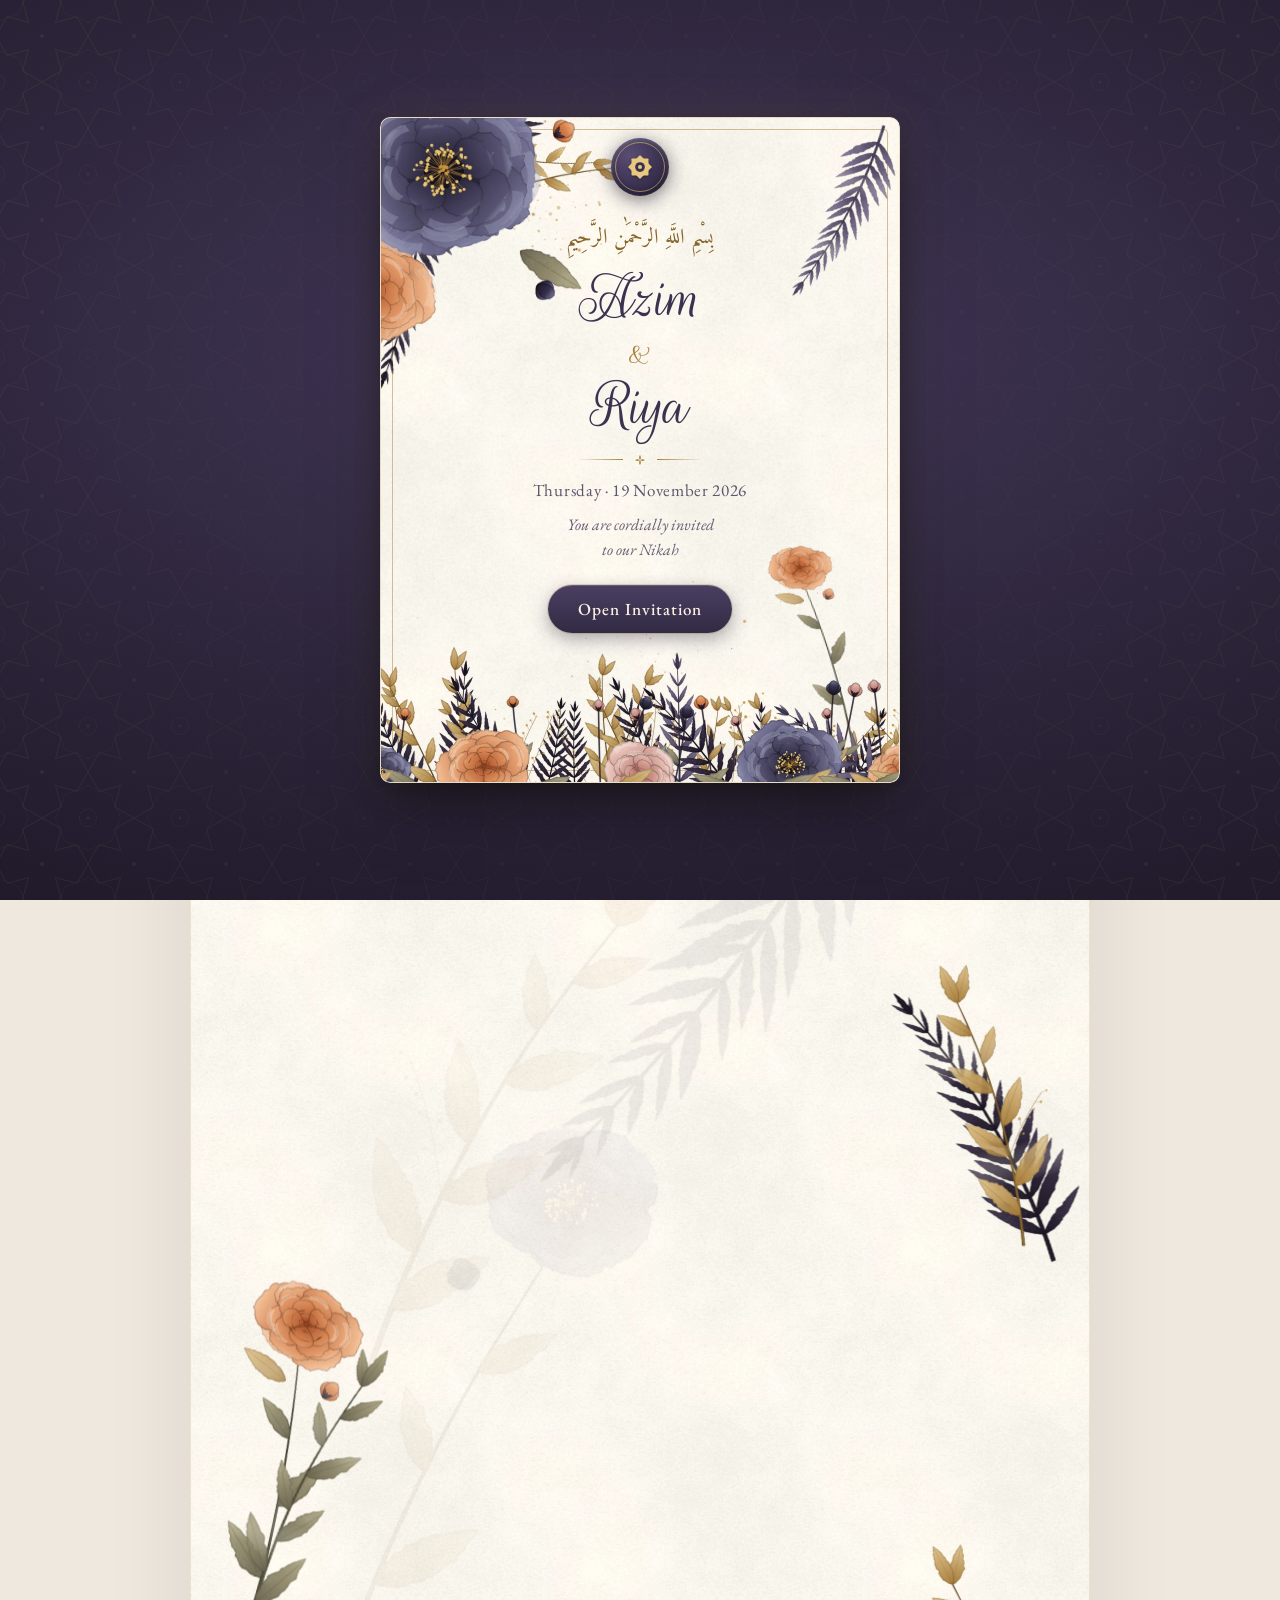
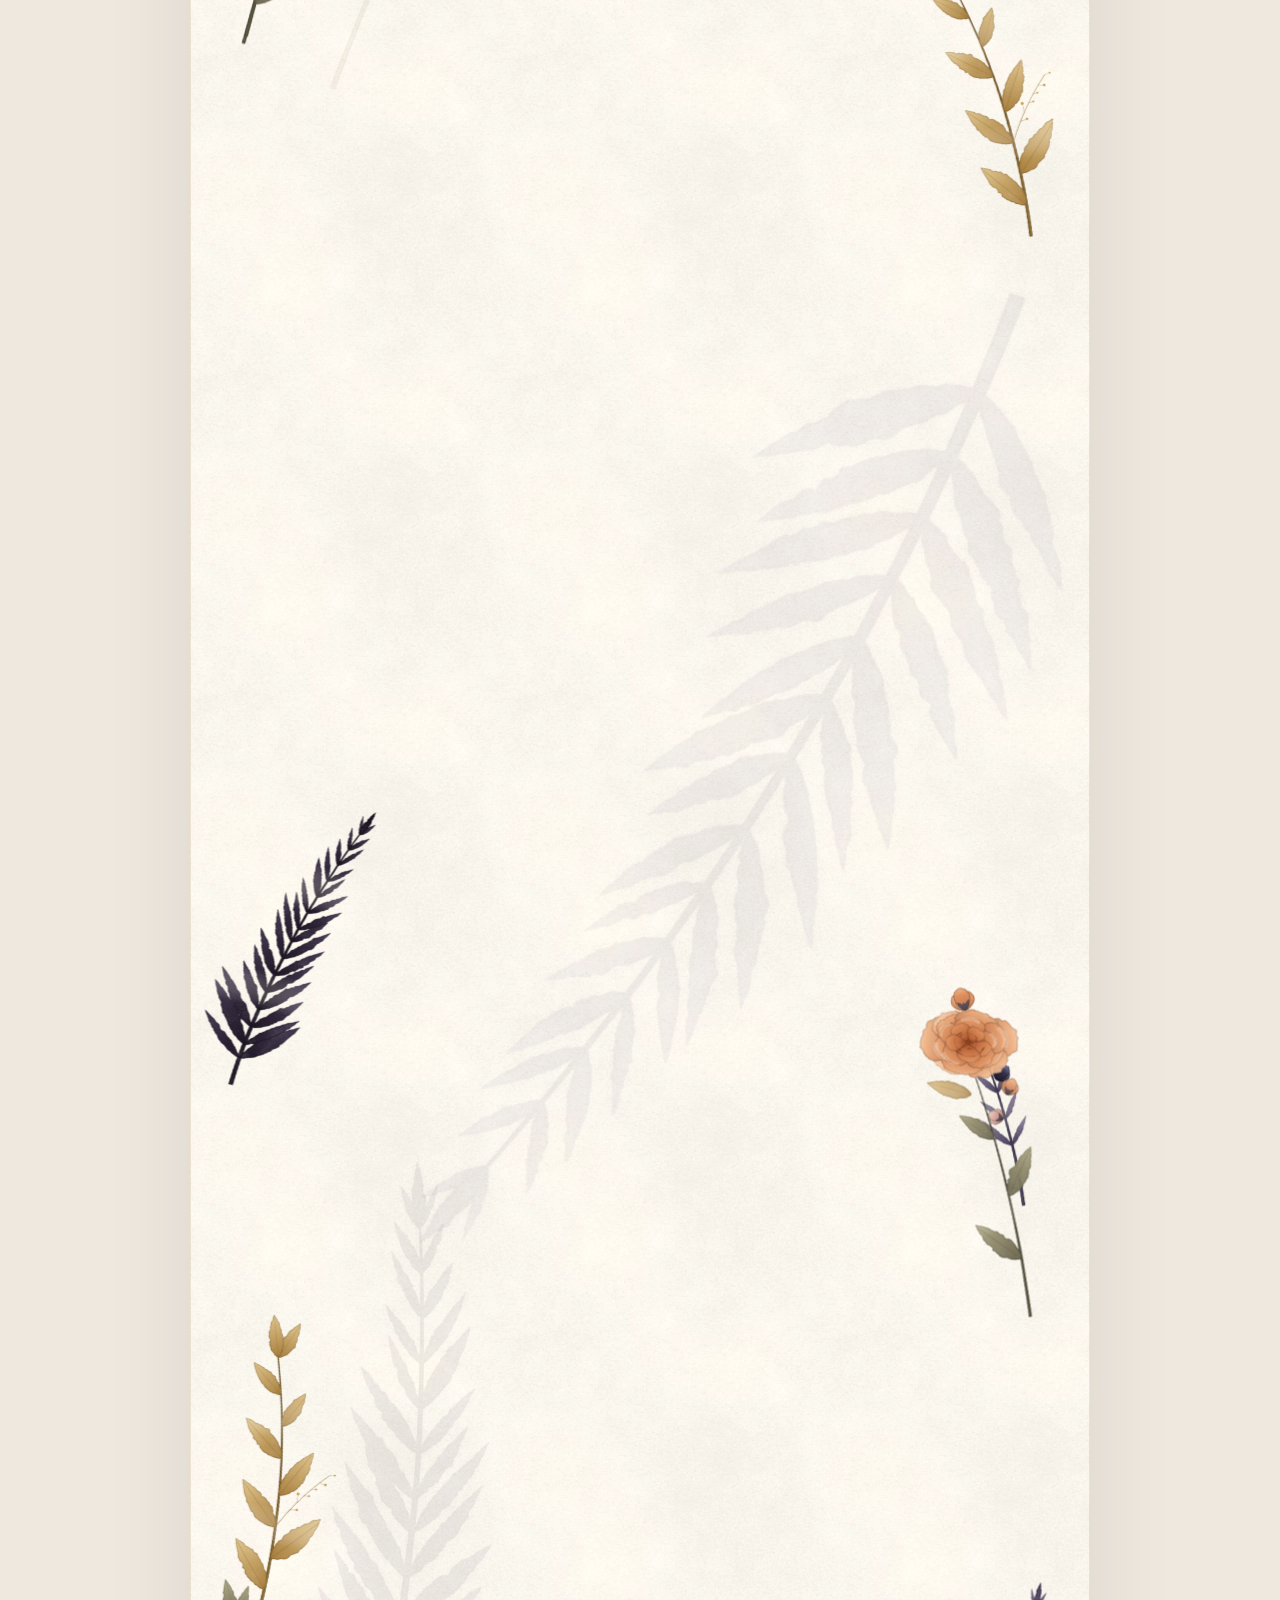
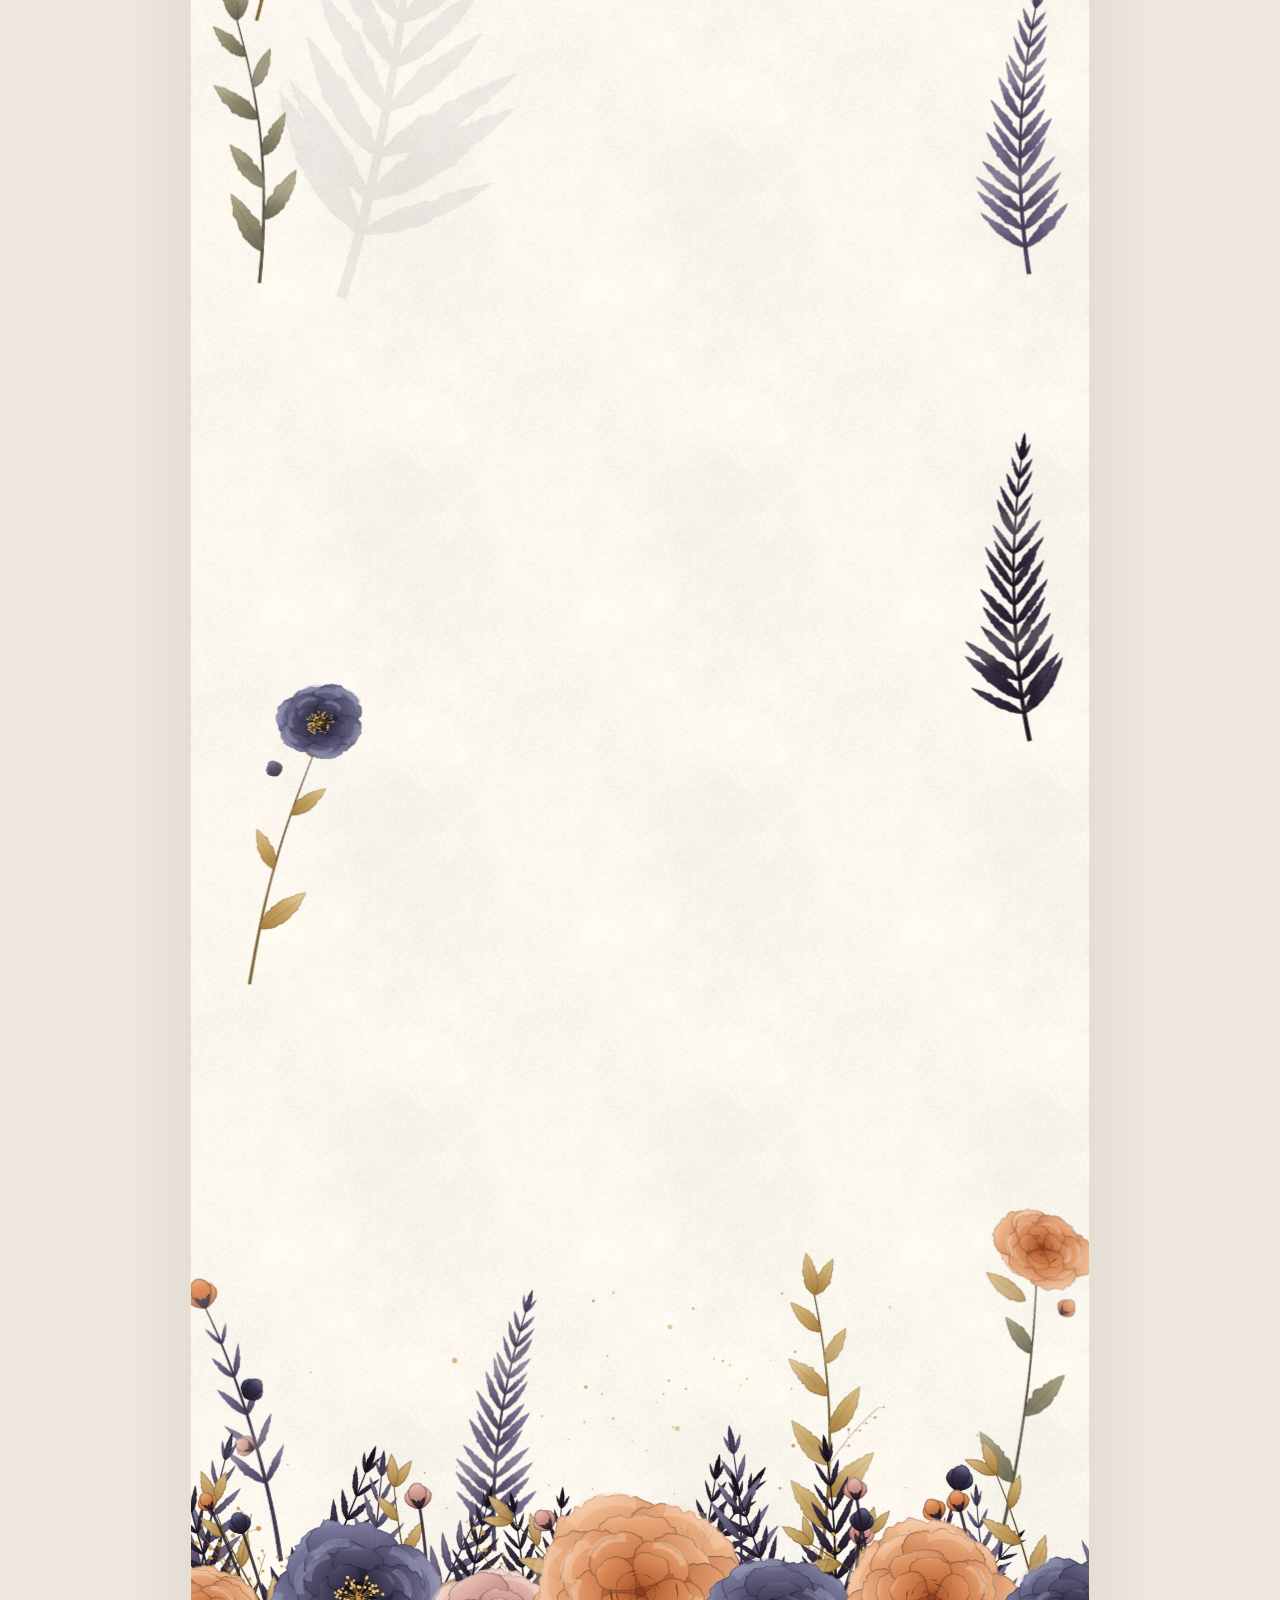
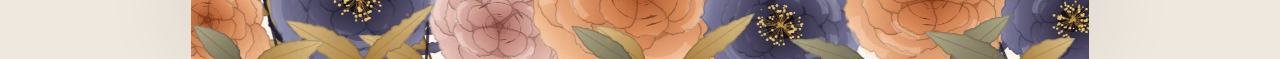
==== commit e29771ec: "Add wedding reception, switch to Rouge Script, drop best wishes - Script font: Rouge Script replaces" ====
--- a/website/index.html
+++ b/website/index.html
@@ -9,10 +9,10 @@
 
   <!-- Link previews (WhatsApp, Facebook…): crawlers need absolute URLs. -->
   <meta property="og:type" content="website">
-  <meta property="og:url" content="https://azim-and-riya.vercel.app/">
+  <meta property="og:url" content="https://azimandriya.vercel.app/">
   <meta property="og:title" content="Azim &amp; Riya · Nikah Invitation">
   <meta property="og:description" content="Thursday, 19 November 2026 · Vallakkadavu, Thiruvananthapuram">
-  <meta property="og:image" content="https://azim-and-riya.vercel.app/assets/og-image.jpg">
+  <meta property="og:image" content="https://azimandriya.vercel.app/assets/og-image.jpg">
   <meta property="og:image:width" content="1200">
   <meta property="og:image:height" content="630">
   <meta name="twitter:card" content="summary_large_image">
@@ -20,7 +20,7 @@
   <link rel="icon" href="assets/favicon.svg" type="image/svg+xml">
   <link rel="preconnect" href="https://fonts.googleapis.com">
   <link rel="preconnect" href="https://fonts.gstatic.com" crossorigin>
-  <link rel="stylesheet" href="https://fonts.googleapis.com/css2?family=Amiri:wght@400;700&family=EB+Garamond:ital,wght@0,400;0,500;0,600;1,400&family=Great+Vibes&family=Viaoda+Libre&display=swap">
+  <link rel="stylesheet" href="https://fonts.googleapis.com/css2?family=Amiri:wght@400;700&family=EB+Garamond:ital,wght@0,400;0,500;0,600;1,400&family=Rouge+Script&family=Viaoda+Libre&display=swap">
   <link rel="preload" as="image" href="assets/flowers/cluster-a.webp">
   <link rel="preload" as="image" href="assets/flowers/bed-intro.webp">
   <link rel="stylesheet" href="css/style.css">
@@ -98,6 +98,13 @@
     <path fill="currentColor" fill-rule="evenodd" d="M5 44V19l2.5-5 2.5 5v25Zm33 0V19l2.5-5 2.5 5v25ZM12 44V27h24v17Zm1-17c0-7 5-10.5 11-14 6 3.5 11 7 11 14Zm10.4-14V9.6h1.2V13ZM20.5 44v-6.5a3.5 3.5 0 0 1 7 0V44Zm-6-7v-3.2a1.5 1.5 0 0 1 3 0V37Zm16 0v-3.2a1.5 1.5 0 0 1 3 0V37Z"/>
     <path fill="currentColor" d="M24.6 3.8a2.9 2.9 0 1 0 2.3 4.6 2.3 2.3 0 1 1-2.3-4.6Z"/>
     <path fill="currentColor" d="M7 12.6h1v-2.2H7Zm33 0h1v-2.2h-1Z"/>
+  </symbol>
+  <symbol id="i-rings" viewBox="0 0 24 24">
+    <g fill="none" stroke="currentColor" stroke-width="1.7">
+      <circle cx="8.8" cy="14.6" r="5.6"/>
+      <circle cx="15.2" cy="14.6" r="5.6"/>
+    </g>
+    <path fill="currentColor" d="M8.8 3.2 11 5.9 8.8 8.4 6.6 5.9Z"/>
   </symbol>
   <symbol id="i-pin" viewBox="0 0 48 48">
     <path fill="currentColor" fill-rule="evenodd" d="M24 4C16.3 4 10 10.1 10 17.7 10 28 24 41 24 41s14-13 14-23.3C38 10.1 31.7 4 24 4Zm0 19.2a5.6 5.6 0 1 1 0-11.2 5.6 5.6 0 0 1 0 11.2Z"/>
@@ -274,6 +281,13 @@
           </div>
         </div>
 
+        <div class="reception" data-reveal>
+          <svg class="reception__icon" aria-hidden="true"><use href="#i-rings"/></svg>
+          <p class="fact__label">Wedding Reception</p>
+          <p class="fact__text">Sim Auditorium</p>
+          <p class="fact__small">Vizhinjam Harbour Road, Kovalam</p>
+        </div>
+
         <div class="countdown" data-reveal>
           <p class="countdown__title">Counting the days</p>
           <div class="countdown__grid" id="countdown">
@@ -333,6 +347,9 @@
           <button class="tab" role="tab" aria-selected="false" data-place="venue" type="button">
             <svg aria-hidden="true"><use href="#i-pin"/></svg> Venue
           </button>
+          <button class="tab" role="tab" aria-selected="false" data-place="reception" type="button">
+            <svg aria-hidden="true"><use href="#i-rings"/></svg> Reception
+          </button>
         </div>
         <div class="place" data-reveal>
           <p class="place__name" id="place-name">Vallakkadavu Juma Masjid</p>
@@ -344,30 +361,6 @@
             <svg aria-hidden="true"><use href="#i-nav"/></svg> Get directions
           </a>
         </div>
-      </div>
-    </section>
-
-    <!-- Best wishes ---------------------------------------------------->
-    <section class="block wishes" aria-label="Best wishes">
-      <div class="inner">
-        <div class="decor" aria-hidden="true">
-          <span class="deco deco--ghost" style="--x:50%; --y:50%; --w:74%; --r:8deg" data-speed=".09"><img decoding="async" src="assets/flowers/cluster-c.webp" alt=""></span>
-          <span class="deco" style="--x:-7%; --xm:-14%; --y:70%; --w:24%; --r:14deg" data-speed="-.06"><img decoding="async" class="sway" data-amp="2.6" data-dur="5.8" src="assets/flowers/frond-soft.webp" alt=""></span>
-          <span class="deco" style="--x:106%; --xm:113%; --y:30%; --w:22%; --r:-12deg" data-speed=".05"><img decoding="async" class="sway" data-amp="2.4" data-dur="5.2" data-delay="-1.6" src="assets/flowers/sprig-gold.webp" alt=""></span>
-        </div>
-        <div class="wishes__head" data-reveal>
-          <svg class="wishes__orn" aria-hidden="true"><use href="#i-laurel"/></svg>
-          <h2 class="title title--inline">Best Wishes</h2>
-          <svg class="wishes__orn wishes__orn--r" aria-hidden="true"><use href="#i-laurel"/></svg>
-        </div>
-        <ul class="wishes__list">
-          <li data-reveal>Nasar Saqafi</li>
-          <li data-reveal style="--d:.08s">Abid Muhsina</li>
-          <li data-reveal style="--d:.16s">Sajeer Aadila</li>
-          <li data-reveal style="--d:.24s">Hiba Fathima</li>
-          <li data-reveal style="--d:.32s">Ayra Maryam</li>
-          <li data-reveal style="--d:.4s">Hadi Muhammed</li>
-        </ul>
       </div>
     </section>
 
--- a/website/css/style.css
+++ b/website/css/style.css
@@ -15,7 +15,7 @@
   --gold-line: rgba(168, 130, 60, .45);
   --peach: #d68a59;
 
-  --f-script: 'Great Vibes', 'Brush Script MT', cursive;
+  --f-script: 'Rouge Script', 'Brush Script MT', cursive;
   --f-display: 'Viaoda Libre', 'Cormorant Garamond', Georgia, serif;
   --f-serif: 'EB Garamond', Garamond, Georgia, 'Times New Roman', serif;
   --f-arabic: 'Amiri', 'Noto Naskh Arabic', 'Traditional Arabic', serif;
@@ -205,12 +205,12 @@
   align-items: center;
   font-family: var(--f-script);
   font-weight: 400;
-  font-size: 50px;
+  font-size: 56px;
   line-height: 1.05;
   color: var(--plum);
 }
-.intro__amp { font-size: 30px; line-height: 1; color: var(--gold); margin: 2px 0; }
-@media (min-width: 768px) { .intro__names { font-size: 58px; } }
+.intro__amp { font-size: 34px; line-height: 1; color: var(--gold); margin: 2px 0; }
+@media (min-width: 768px) { .intro__names { font-size: 66px; } }
 
 .flourish {
   display: flex;
@@ -232,7 +232,7 @@
 .intro__guest {
   margin-top: 14px;
   font-family: var(--f-script);
-  font-size: 30px;
+  font-size: 32px;
   line-height: 1.2;
   color: var(--gold-deep);
   overflow-wrap: anywhere;
@@ -510,7 +510,7 @@
   text-transform: uppercase;
   color: var(--plum);
 }
-.wreath__amp { font-family: var(--f-script); font-size: 42px; line-height: 1; color: var(--gold); }
+.wreath__amp { font-family: var(--f-script); font-size: 48px; line-height: 1; color: var(--gold); }
 .wreath__date {
   margin-top: 14px;
   font-size: 13px;
@@ -519,7 +519,7 @@
 }
 @media (min-width: 768px) {
   .wreath__name { font-size: 40px; }
-  .wreath__amp { font-size: 52px; }
+  .wreath__amp { font-size: 58px; }
   .wreath__date { font-size: 15px; }
 }
 .scroll-cue {
@@ -563,13 +563,13 @@
 }
 .couple__name {
   font-family: var(--f-script);
-  font-size: 70px;
+  font-size: 80px;
   line-height: 1.1;
   color: var(--plum);
   padding: 0 .2em;
 }
-.couple__with { font-family: var(--f-script); font-size: 32px; line-height: 1; color: var(--gold); }
-@media (min-width: 768px) { .couple__name { font-size: 86px; } }
+.couple__with { font-family: var(--f-script); font-size: 36px; line-height: 1; color: var(--gold); }
+@media (min-width: 768px) { .couple__name { font-size: 98px; } }
 .host--bride { margin-top: 4px; }
 
 /* ==========================================================================
@@ -702,6 +702,16 @@
   color: var(--plum);
 }
 .fact__small { margin-top: 3px; font-size: 12px; letter-spacing: .04em; color: var(--plum-soft); }
+.reception {
+  display: flex;
+  flex-direction: column;
+  align-items: center;
+  width: 70%;
+  margin: 26px auto 0;
+  padding-top: 22px;
+  border-top: 1px solid var(--gold-line);
+}
+.reception__icon { width: 38px; height: 38px; margin-bottom: 8px; color: var(--gold); }
 @media (min-width: 768px) {
   .fact__text { font-size: 15px; }
   .fact__big { font-size: 22px; }
@@ -740,7 +750,7 @@
 .countdown__done {
   margin-top: 10px;
   font-family: var(--f-script);
-  font-size: 30px;
+  font-size: 34px;
   line-height: 1.3;
   color: var(--plum);
 }
@@ -756,7 +766,7 @@
 .calendar__month {
   padding: 10px 0 8px;
   font-family: var(--f-script);
-  font-size: 30px;
+  font-size: 34px;
   line-height: 1.2;
   color: var(--plum);
   border-bottom: 1px solid rgba(59, 50, 80, .12);
@@ -913,6 +923,10 @@
   transition: background .3s, color .3s;
 }
 .tab svg { width: 18px; height: 18px; }
+@media (max-width: 420px) {           /* three tabs on a phone */
+  .tab { gap: 5px; padding: 7px 11px; font-size: 13px; letter-spacing: .06em; }
+  .tab svg { width: 16px; height: 16px; }
+}
 .tab.is-active { background: var(--plum); color: #fbf3e2; box-shadow: 0 4px 12px rgba(42, 35, 56, .2); }
 .tab.is-active svg { color: var(--gold-soft); }
 .place { margin-top: 16px; }
@@ -947,32 +961,6 @@
 .link-gold svg { width: 17px; height: 17px; }
 
 /* ==========================================================================
-   Best wishes
-   ========================================================================== */
-
-.wishes .inner { text-align: center; }
-.wishes__head { display: flex; align-items: center; justify-content: center; gap: 8px; color: var(--gold); }
-.wishes__orn { width: 42px; height: 24px; }
-.wishes__orn--r { scale: -1 1; }
-.title--inline { display: inline-block; }
-.wishes__list {
-  display: grid;
-  grid-template-columns: repeat(2, auto);
-  justify-content: center;
-  gap: 0 18px;
-  margin-top: 16px;
-  padding: 0;
-  list-style: none;
-}
-@media (min-width: 768px) { .wishes__list { grid-template-columns: repeat(3, auto); gap: 4px 34px; } .wishes__list li { font-size: 30px; } }
-.wishes__list li {
-  font-family: var(--f-script);
-  font-size: 25px;
-  line-height: 1.45;
-  color: var(--plum);
-}
-
-/* ==========================================================================
    Du'a — framed in a mihrab arch
    ========================================================================== */
 
@@ -1027,7 +1015,7 @@
   gap: 10px;
   margin: 20px 0 36px;
   font-family: var(--f-script);
-  font-size: 40px;
+  font-size: 46px;
   color: var(--plum);
 }
 .footer__sign svg { width: 18px; height: 18px; color: var(--peach); animation: heartbeat 1.6s ease-in-out infinite; }
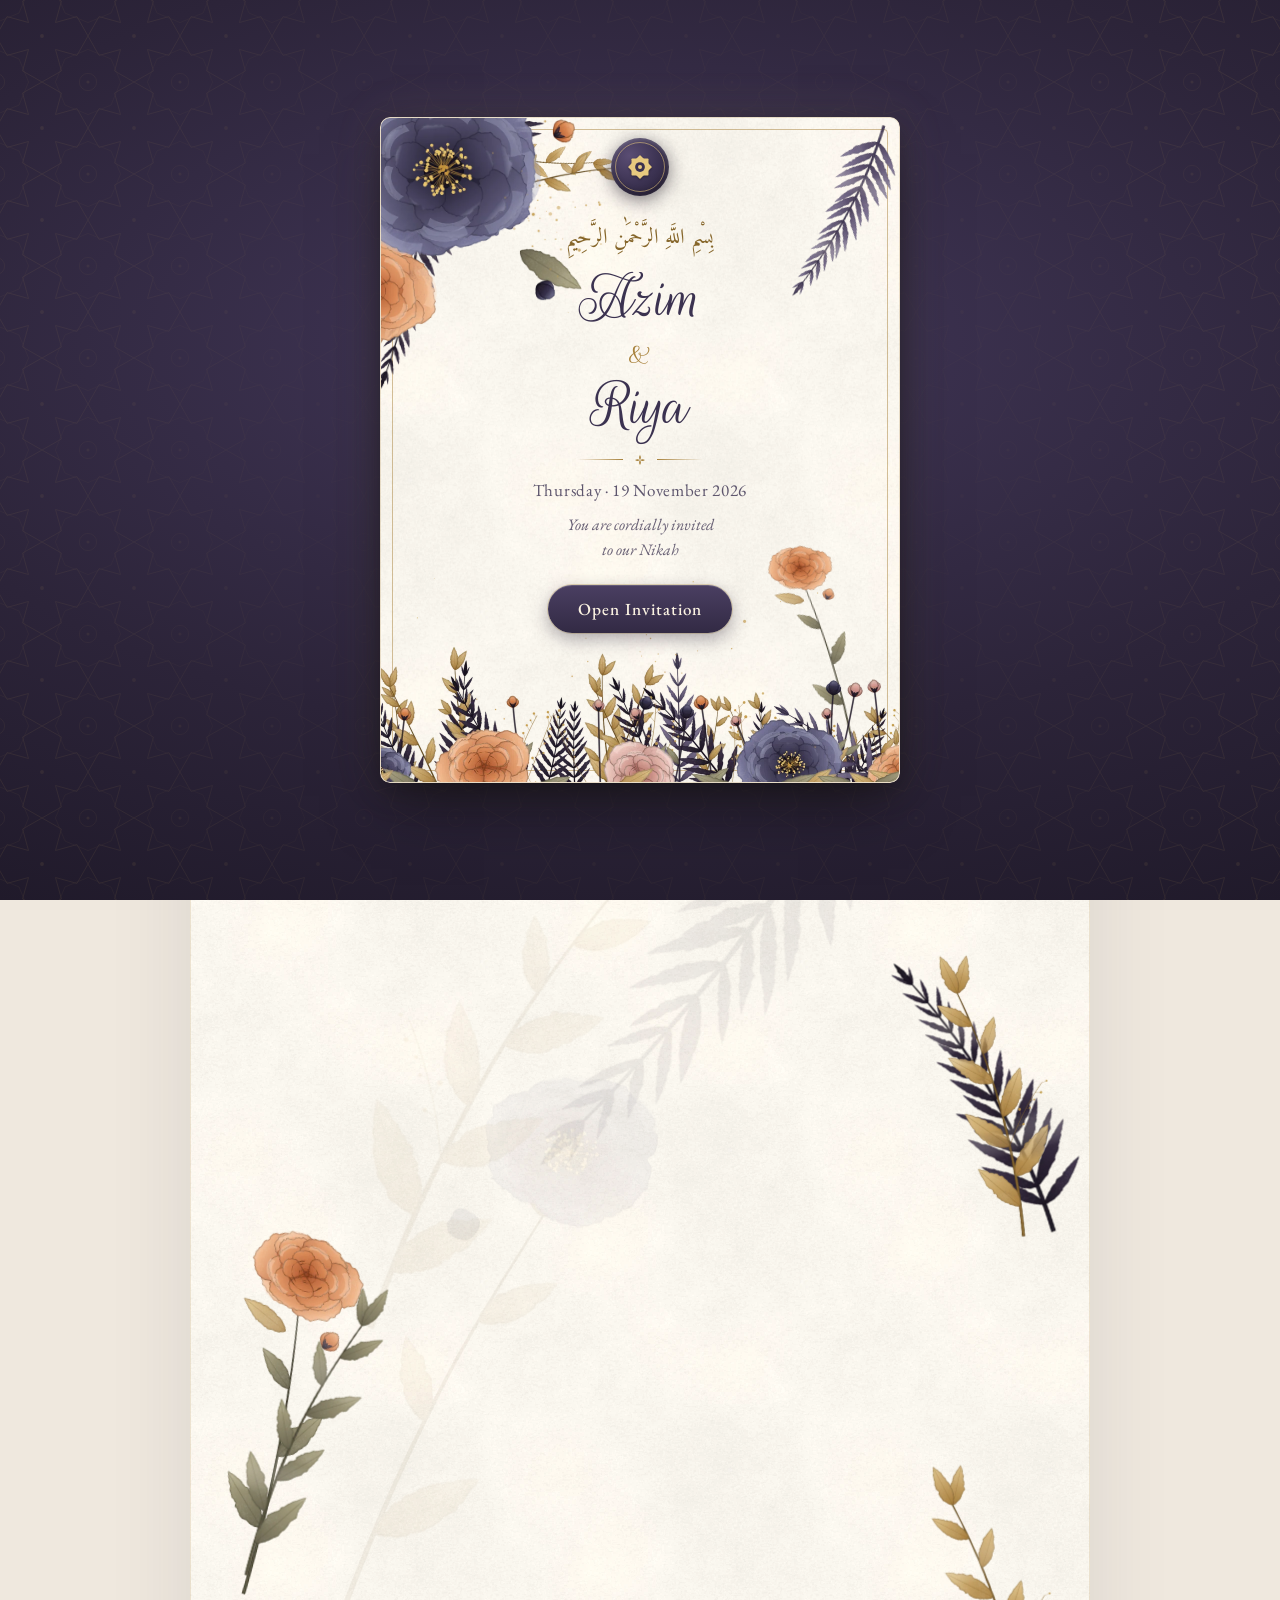
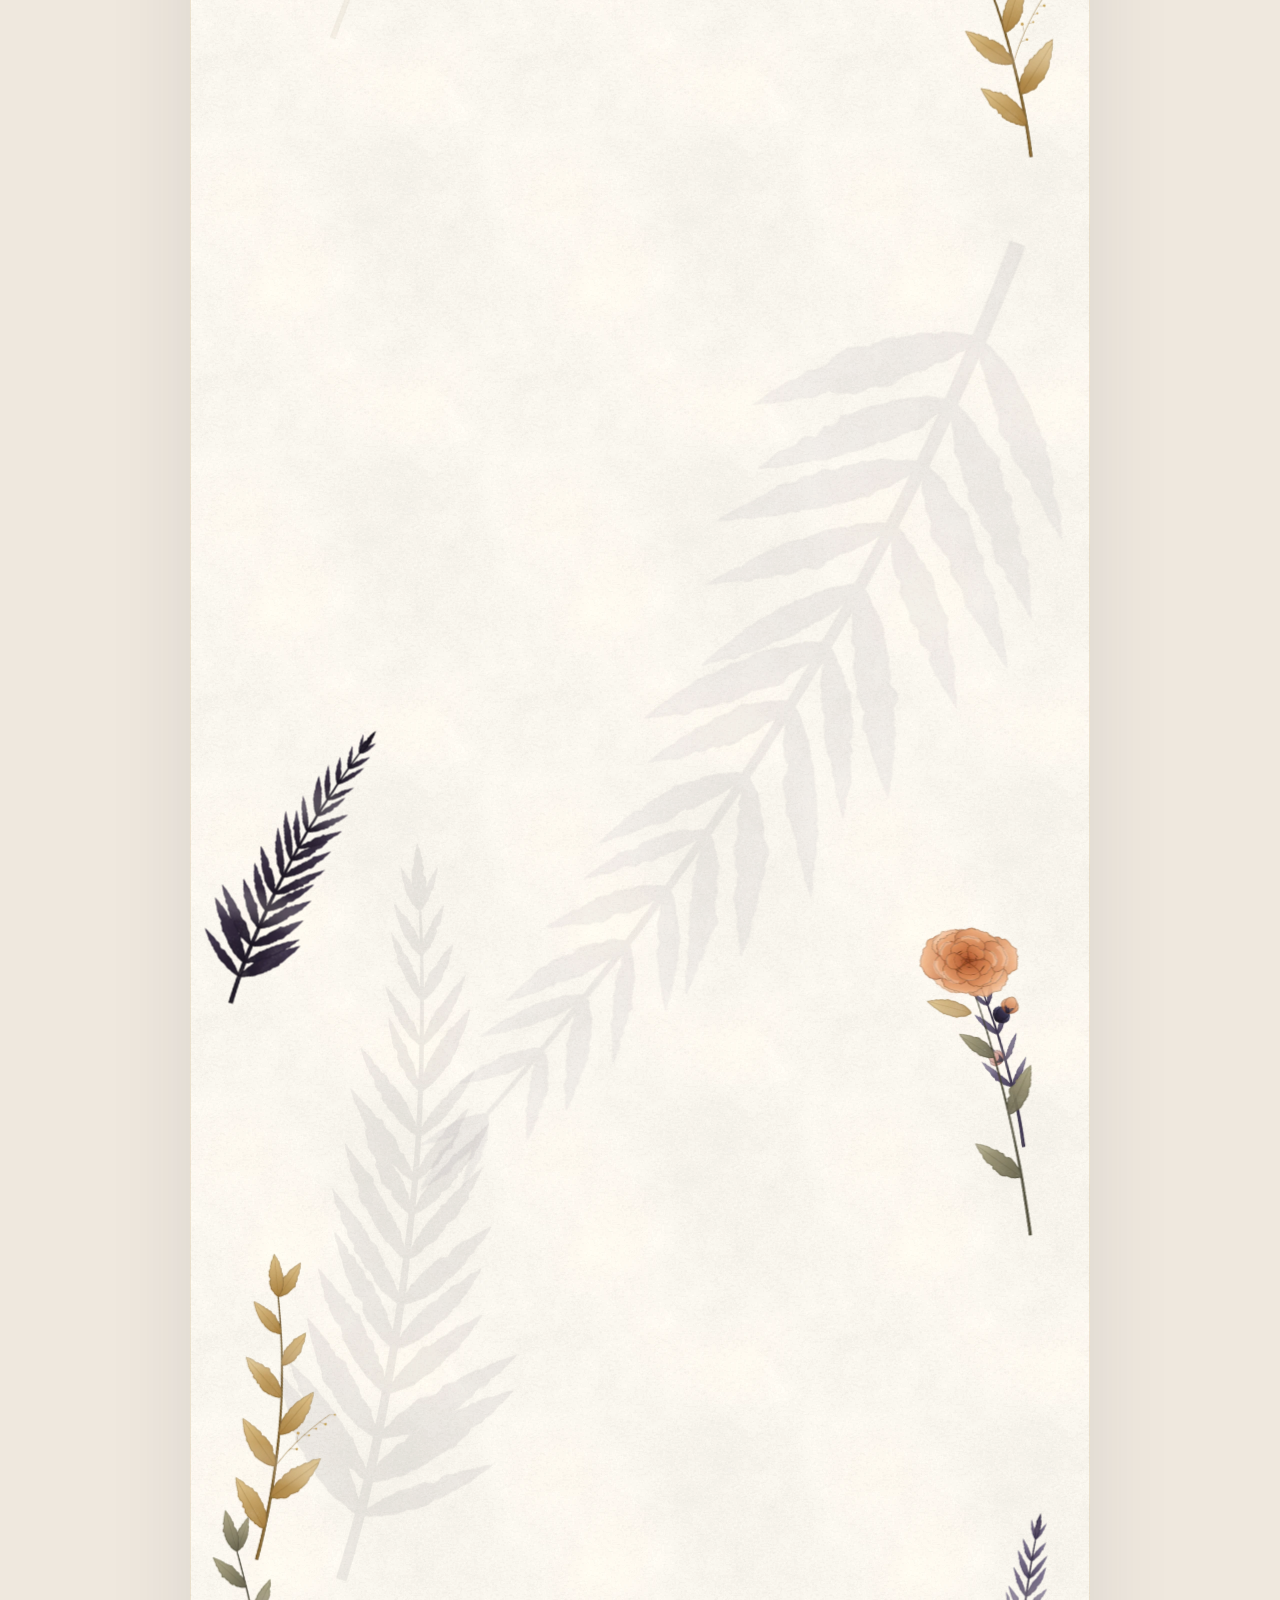
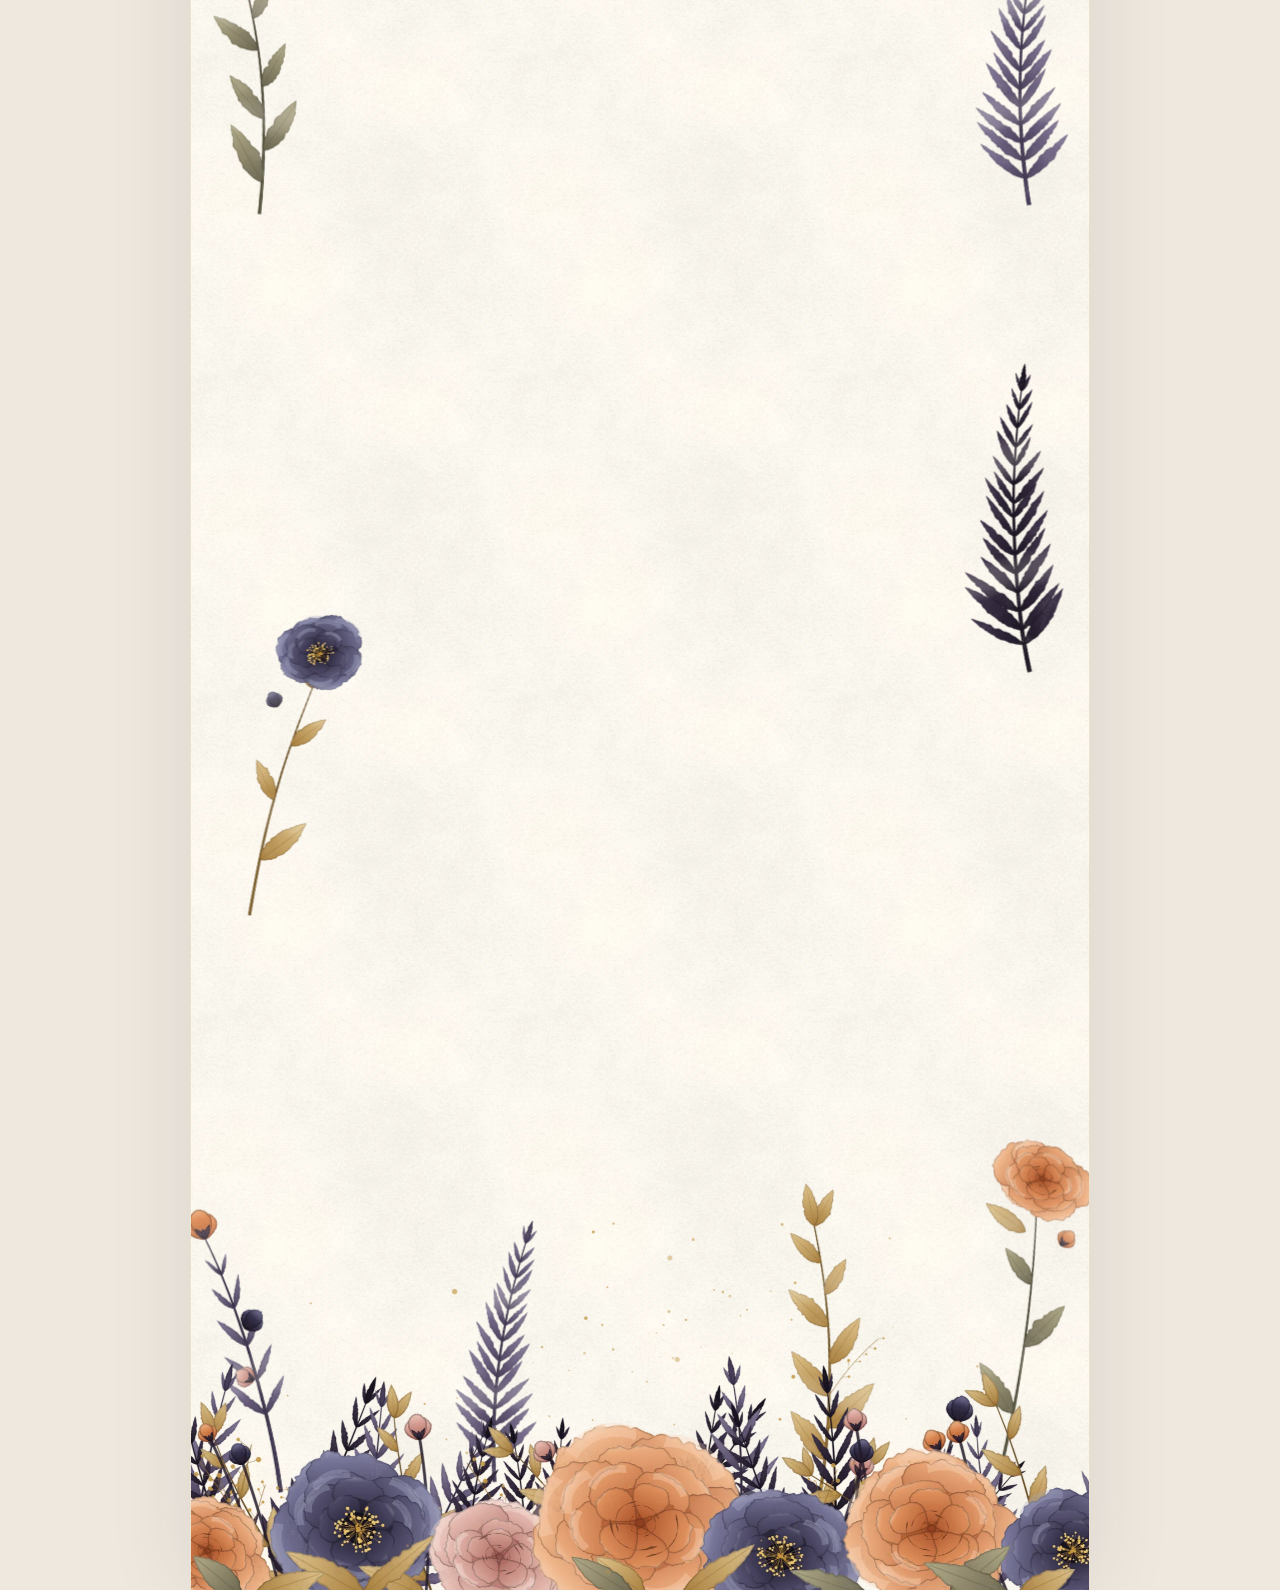
==== commit 47aae5bf: "Remove the families' home addresses Keep the parents' names on the invitation but drop the house add" ====
--- a/website/index.html
+++ b/website/index.html
@@ -205,7 +205,6 @@
 
         <div class="invite__body">
           <p class="host" data-reveal>Mr. Nisamudeen &amp; Mrs. Safiya</p>
-          <p class="address" data-reveal style="--d:.1s">House No. 40, Township Colony, Vizhinjam</p>
           <div class="flourish flourish--line" data-reveal style="--d:.15s" aria-hidden="true"><i></i><svg><use href="#i-fleur"/></svg><i></i></div>
           <p class="invite__text" data-reveal style="--d:.2s">Cordially invite you and your esteemed family to grace the auspicious occasion of the wedding ceremony of our son</p>
           <h2 class="couple">
@@ -214,7 +213,6 @@
             <span class="couple__name" data-reveal="ink" style="--d:.5s">Riya</span>
           </h2>
           <p class="host host--bride" data-reveal>D/o Mr. Abdul Raheem &amp; Mrs. Ramla Beevi</p>
-          <p class="address" data-reveal style="--d:.1s">T.C. 67/3375, SNRA 21B, Swagath Nagar,<br>Kallattumukku, Manacaud P.O., Thiruvananthapuram</p>
         </div>
       </div>
     </section>
--- a/website/css/style.css
+++ b/website/css/style.css
@@ -430,7 +430,6 @@
 @media (min-width: 768px) { .title { font-size: 23px; } }
 .host { font-weight: 600; font-size: 16px; letter-spacing: .01em; color: var(--plum); }
 @media (min-width: 768px) { .host { font-size: 18px; } }
-.address { margin-top: 2px; font-size: 14px; color: var(--gold-deep); }
 
 .flourish--line { margin: 18px auto 16px; }
 .flourish--line i { width: 70px; }
